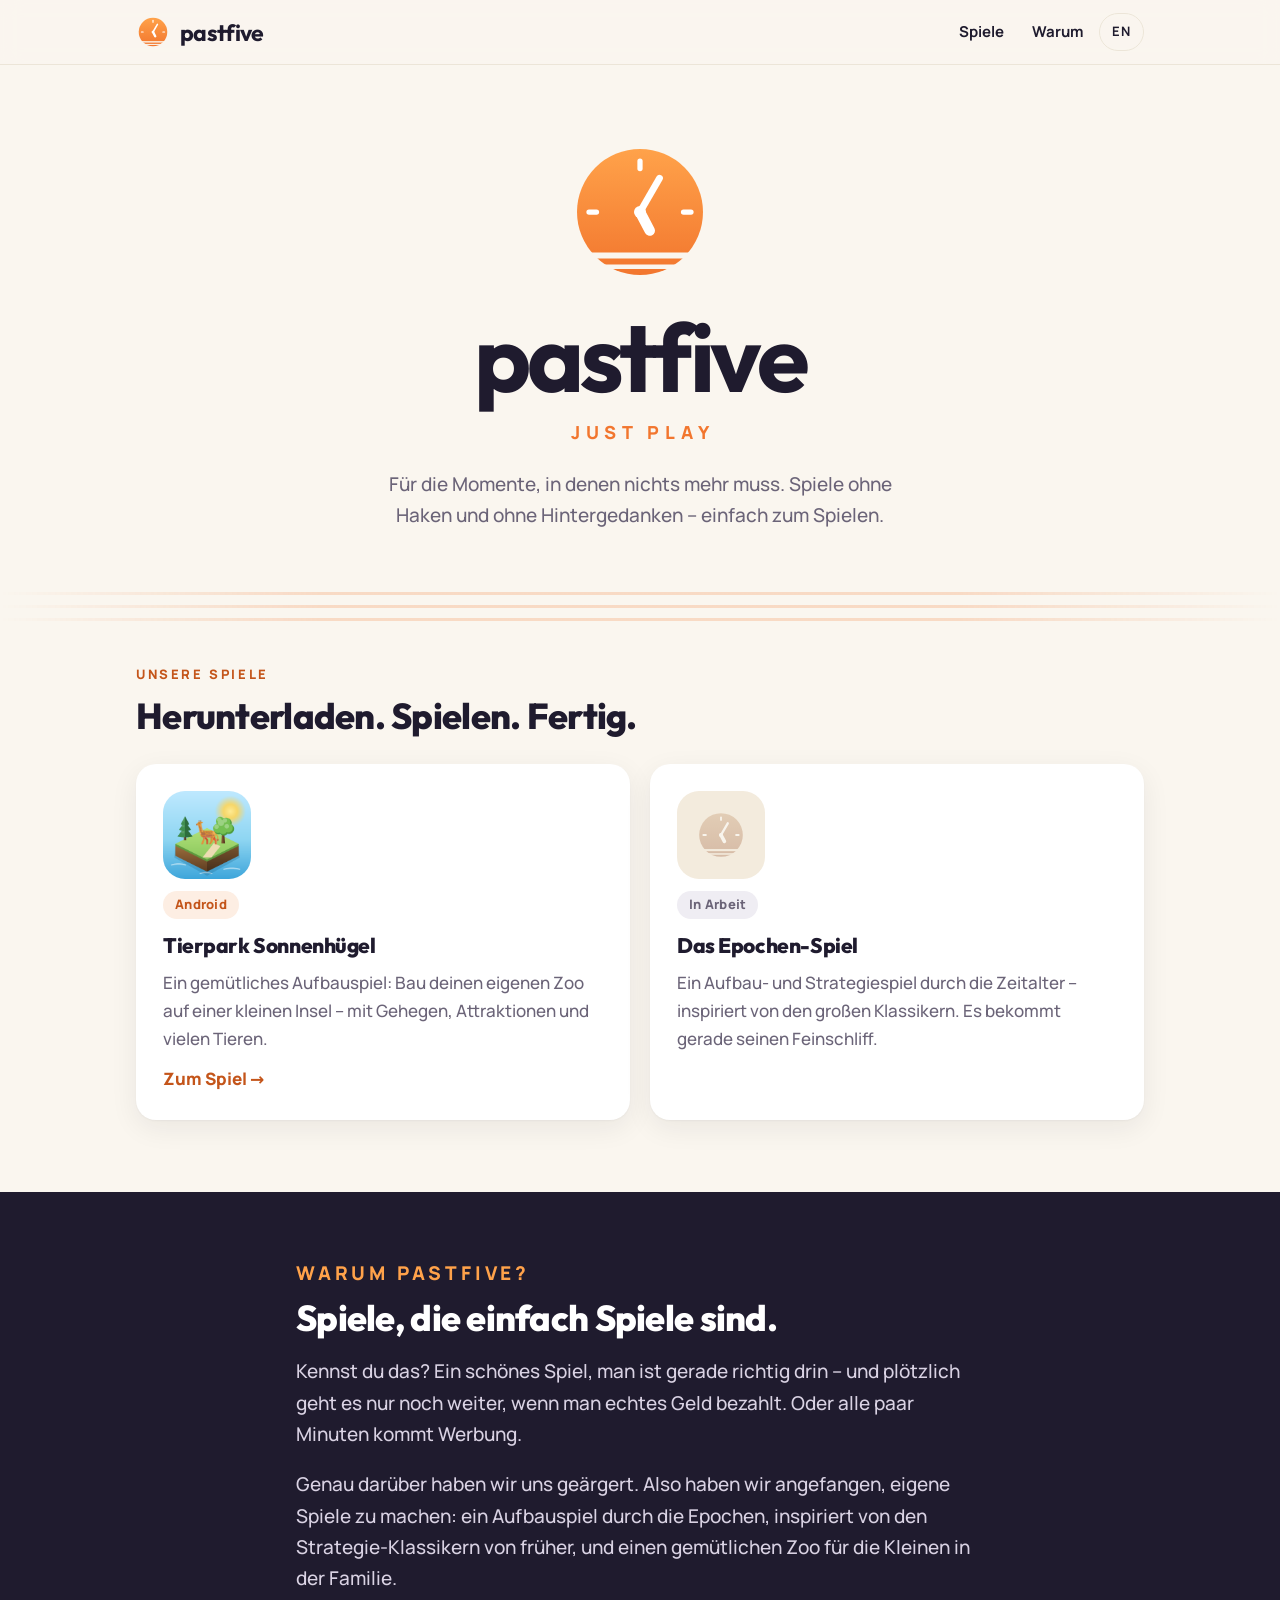
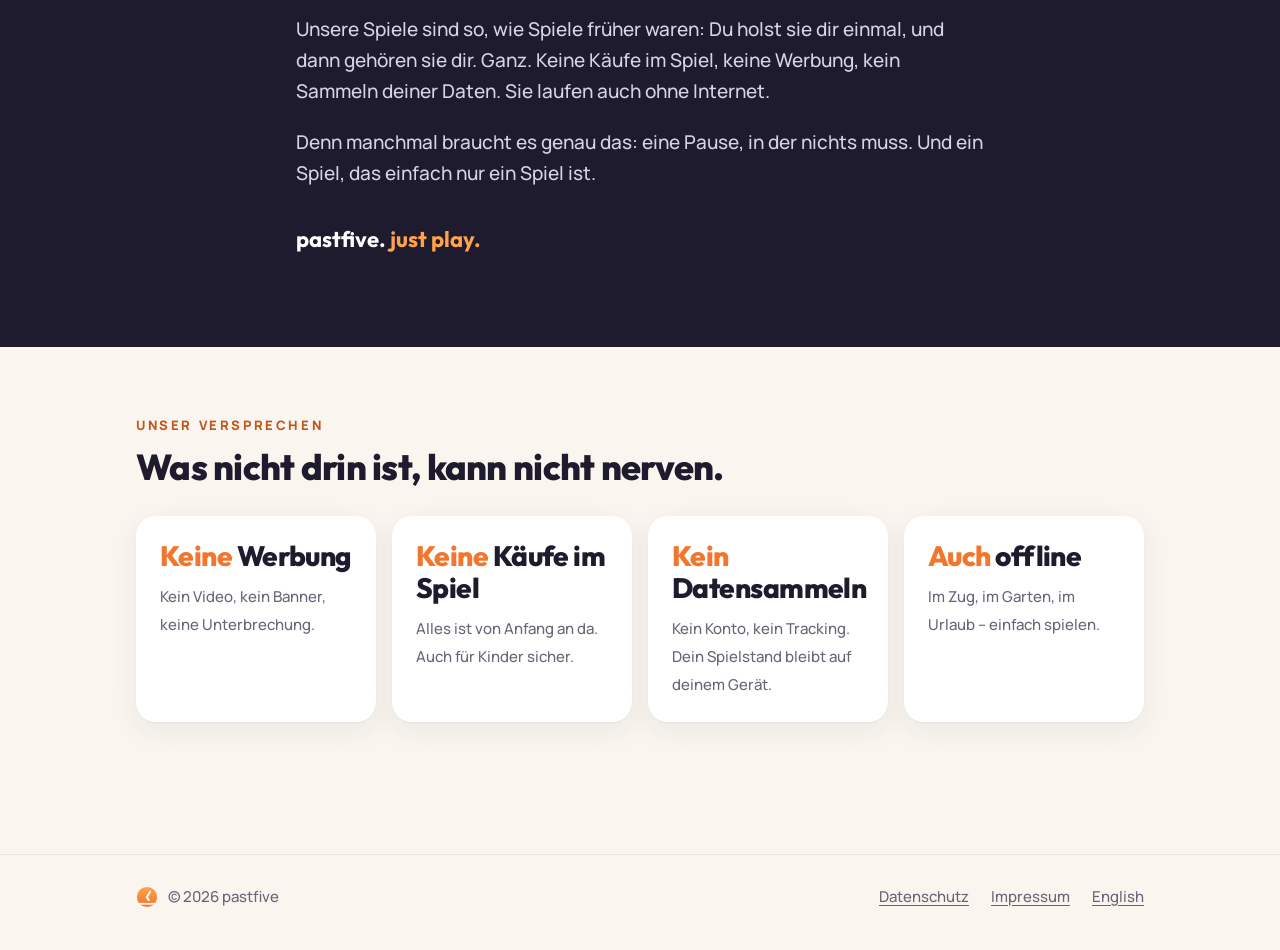
==== index.html @ a6dd0211 "Startseite: neuer Text unter dem Logo, Schluss von 'Warum', Versprechen in Worten Co-Authored-By: Cl" ====
<!doctype html>
<html lang="de">
<head>
<meta charset="utf-8">
<meta name="viewport" content="width=device-width,initial-scale=1">
<title>pastfive – just play</title>
<meta name="description" content="Spiele, die einfach Spiele sind: keine Werbung, keine Käufe im Spiel, keine Datensammlung. Herunterladen und spielen.">
<link rel="icon" href="assets/favicon.svg" type="image/svg+xml">
<link rel="alternate" hreflang="en" href="en/">
<link rel="stylesheet" href="assets/style.css">
</head>
<body>
<header class="top"><div class="wrap">
  <a class="brand" href="./"><img src="assets/logo.svg" alt="">pastfive</a>
  <nav>
    <a href="#spiele">Spiele</a>
    <a href="#warum">Warum</a>
    <a class="lang" href="en/" hreflang="en" lang="en">EN</a>
  </nav>
</div></header>

<section class="hero">
  <div class="wrap">
    <img class="logo" src="assets/logo.svg" alt="pastfive-Logo: eine untergehende Sonne als Uhr auf fünf nach fünf">
    <h1 class="wordmark">pastfive</h1>
    <p class="slogan">just play</p>
    <p class="sub">Für die Momente, in denen nichts mehr muss. Spiele ohne Haken und ohne Hintergedanken – einfach zum Spielen.</p>
  </div>
</section>

<main>
  <section class="section" id="spiele" style="padding-top:40px">
    <div class="wrap">
      <p class="eyebrow">Unsere Spiele</p>
      <h2 style="margin-top:0">Herunterladen. Spielen. Fertig.</h2>
      <div class="cards">
        <a class="card" href="tierpark/">
          <img class="icon" src="assets/tierpark/icon.png" alt="">
          <span class="chip">Android</span>
          <h3>Tierpark Sonnenhügel</h3>
          <p>Ein gemütliches Aufbauspiel: Bau deinen eigenen Zoo auf einer kleinen Insel – mit Gehegen, Attraktionen und vielen Tieren.</p>
          <span class="more">Zum Spiel →</span>
        </a>
        <div class="card">
          <div class="soon"><img src="assets/logo.svg" alt=""></div>
          <span class="chip later">In Arbeit</span>
          <h3>Das Epochen-Spiel</h3>
          <p>Ein Aufbau- und Strategiespiel durch die Zeitalter – inspiriert von den großen Klassikern. Es bekommt gerade seinen Feinschliff.</p>
        </div>
      </div>
    </div>
  </section>

  <section class="section why" id="warum">
    <div class="wrap narrow">
      <p class="eyebrow">Warum pastfive?</p>
      <h2>Spiele, die einfach Spiele sind.</h2>
      <p>Kennst du das? Ein schönes Spiel, man ist gerade richtig drin – und plötzlich geht es nur noch weiter, wenn man echtes Geld bezahlt. Oder alle paar Minuten kommt Werbung.</p>
      <p>Genau darüber haben wir uns geärgert. Also haben wir angefangen, eigene Spiele zu machen: ein Aufbauspiel durch die Epochen, inspiriert von den Strategie-Klassikern von früher, und einen gemütlichen Zoo für die Kleinen in der Familie.</p>
      <p>Unsere Spiele sind so, wie Spiele früher waren: Du holst sie dir einmal, und dann gehören sie dir. Ganz. Keine Käufe im Spiel, keine Werbung, kein Sammeln deiner Daten. Sie laufen auch ohne Internet.</p>
      <p>Denn manchmal braucht es genau das: eine Pause, in der nichts muss. Und ein Spiel, das einfach nur ein Spiel ist.</p>
      <p class="sign">pastfive. <span>just play.</span></p>
    </div>
  </section>

  <section class="section">
    <div class="wrap">
      <p class="eyebrow">Unser Versprechen</p>
      <h2 style="margin-top:0">Was nicht drin ist, kann nicht nerven.</h2>
      <div class="promise">
        <div><h3><em>Keine</em> Werbung</h3><span class="t">Kein Video, kein Banner, keine Unterbrechung.</span></div>
        <div><h3><em>Keine</em> Käufe im Spiel</h3><span class="t">Alles ist von Anfang an da. Auch für Kinder sicher.</span></div>
        <div><h3><em>Kein</em> Datensammeln</h3><span class="t">Kein Konto, kein Tracking. Dein Spielstand bleibt auf deinem Gerät.</span></div>
        <div><h3><em>Auch</em> offline</h3><span class="t">Im Zug, im Garten, im Urlaub – einfach spielen.</span></div>
      </div>
    </div>
  </section>
</main>

<footer><div class="wrap">
  <span class="grow"><img src="assets/favicon.svg" alt="">© 2026 pastfive</span>
  <a href="datenschutz/">Datenschutz</a>
  <a href="impressum/">Impressum</a>
  <a href="en/" hreflang="en" lang="en">English</a>
</div></footer>
</body>
</html>
---- assets/style.css ----
/* ============================================================
   pastfive – gemeinsames Aussehen aller Seiten
   Farben ändern: einfach die Werte unter :root anpassen.
   ============================================================ */

/* Schriften liegen direkt auf der Website (kein Google-Server → datenschutzfreundlich)
   Outfit = Überschriften und Schriftzug, Manrope = Fließtext. Beide frei (SIL Open Font License). */
@font-face{font-family:Outfit;font-weight:700;font-display:swap;src:url(fonts/outfit-latin-700-normal.woff2) format('woff2')}
@font-face{font-family:Outfit;font-weight:800;font-display:swap;src:url(fonts/outfit-latin-800-normal.woff2) format('woff2')}
@font-face{font-family:Manrope;font-weight:500;font-display:swap;src:url(fonts/manrope-latin-500-normal.woff2) format('woff2')}
@font-face{font-family:Manrope;font-weight:600;font-display:swap;src:url(fonts/manrope-latin-600-normal.woff2) format('woff2')}
@font-face{font-family:Manrope;font-weight:700;font-display:swap;src:url(fonts/manrope-latin-700-normal.woff2) format('woff2')}
@font-face{font-family:Manrope;font-weight:800;font-display:swap;src:url(fonts/manrope-latin-800-normal.woff2) format('woff2')}

:root{
  --bg:#faf6ef;          /* Hintergrund: warmes Weiß */
  --surface:#ffffff;     /* Karten */
  --ink:#1f1b2e;         /* Text, dunkle Flächen */
  --mut:#6b6478;         /* leiser Text */
  --line:#ece5d8;        /* feine Linien */
  --accent:#f2762e;      /* Abendsonne */
  --accent-2:#ffa24a;    /* helles Sonnenorange */
  --accent-ink:#c4551a;  /* Orange für Text/Links (besser lesbar) */
  --radius:20px;
  --shadow:0 1px 2px rgba(31,27,46,.04),0 8px 28px rgba(31,27,46,.07);
  --head:Outfit,"Avenir Next","Segoe UI",system-ui,sans-serif;
  color-scheme:light;
}

*{box-sizing:border-box}
html{-webkit-text-size-adjust:100%}
body{margin:0;background:var(--bg);color:var(--ink);font:500 17px/1.65 Manrope,system-ui,-apple-system,"Segoe UI",Roboto,sans-serif}
img{max-width:100%;height:auto;display:block}
a{color:var(--accent-ink);text-underline-offset:3px}
a:hover{color:var(--accent)}
h1,h2,h3{font-family:var(--head);font-weight:800;line-height:1.15;letter-spacing:-.02em;margin:0 0 .5em}
h1{font-size:clamp(32px,6vw,52px)}
h2{font-size:clamp(26px,4.4vw,36px);margin-top:1.4em}
h3{font-size:21px}
p{margin:0 0 1em}
b,strong{font-weight:800}

.wrap{max-width:1040px;margin:0 auto;padding:0 16px}
.narrow{max-width:720px}
.eyebrow{font:800 13px/1 Manrope,sans-serif;letter-spacing:.2em;text-transform:uppercase;color:var(--accent-ink);margin:0 0 14px}
.section{padding:72px 0}

/* ---------- Kopfzeile ---------- */
.top{position:sticky;top:0;z-index:10;background:rgba(250,246,239,.9);backdrop-filter:blur(10px);-webkit-backdrop-filter:blur(10px);border-bottom:1px solid var(--line)}
.top .wrap{display:flex;align-items:center;gap:12px;min-height:64px}
.brand{display:flex;align-items:center;gap:10px;text-decoration:none;color:var(--ink);font:700 23px/1 var(--head);letter-spacing:-.03em}
.brand img{width:34px;height:34px}
.brand:hover{color:var(--ink)}
.top nav{margin-left:auto;display:flex;align-items:center;gap:4px}
.top nav a{text-decoration:none;color:var(--ink);padding:7px 12px;border-radius:999px;font-weight:700;font-size:15px}
.top nav a:hover,.top nav a[aria-current]{background:#f3ebdd;color:var(--ink)}
.top nav .lang{border:1.5px solid var(--line);font-size:13px;letter-spacing:.06em}

/* ---------- Startseiten-Kopf ---------- */
.hero{text-align:center;padding:72px 0 96px;position:relative;overflow:hidden}
.hero .logo{width:min(150px,38vw);margin:0 auto 22px}
.hero .wordmark{font:700 clamp(56px,13vw,96px)/1 var(--head);letter-spacing:-.045em;margin:0}
.hero .slogan{font:800 clamp(14px,3vw,18px)/1 Manrope,sans-serif;letter-spacing:.32em;text-transform:uppercase;color:var(--accent);margin:18px 0 28px;padding-left:.32em}
.hero .sub{max-width:560px;margin:0 auto;color:var(--mut);font-size:clamp(17px,2.4vw,19px)}
/* Horizontlinien wie im Logo */
.hero::after{content:"";position:absolute;left:0;right:0;bottom:0;height:46px;
  background:repeating-linear-gradient(180deg,transparent 0 10px,rgba(242,118,46,.22) 10px 13px);
  -webkit-mask:linear-gradient(90deg,transparent,#000 25%,#000 75%,transparent);mask:linear-gradient(90deg,transparent,#000 25%,#000 75%,transparent)}

/* ---------- Spiele-Karten ---------- */
.cards{display:grid;grid-template-columns:repeat(auto-fit,minmax(280px,1fr));gap:20px;margin-top:28px}
.card{background:var(--surface);border-radius:var(--radius);box-shadow:var(--shadow);padding:26px;display:flex;flex-direction:column;gap:12px;text-decoration:none;color:var(--ink);border:1.5px solid transparent;transition:transform .2s,border-color .2s}
a.card:hover{transform:translateY(-3px);border-color:var(--accent-2);color:var(--ink)}
.card .icon{width:88px;height:88px;border-radius:22px}
.card .soon{width:88px;height:88px;border-radius:22px;background:#f3ebdd;display:grid;place-items:center}
.card .soon img{width:52px;opacity:.45;filter:grayscale(.6)}
.card h3{margin:2px 0 0}
.card p{margin:0;color:var(--mut)}
.card .more{margin-top:auto;font-weight:800;color:var(--accent-ink)}
.chip{display:inline-block;align-self:flex-start;border-radius:999px;padding:3px 12px;font-size:13px;font-weight:800;letter-spacing:.02em;background:#fdeee3;color:var(--accent-ink)}
.chip.later{background:#efedf3;color:var(--mut)}

/* ---------- "Warum pastfive?" ---------- */
.why{background:var(--ink);color:#efe9f5}
.why h2{color:#fff;margin-top:0}
.why .eyebrow{color:var(--accent-2)}
.why p{font-size:clamp(17px,2.2vw,19px);color:#d9d2e3}
.why .sign{font:700 22px/1.3 var(--head);color:#fff;margin-top:1.6em}
.why .sign span{color:var(--accent-2)}

/* ---------- Versprechen ---------- */
.promise{display:grid;grid-template-columns:repeat(auto-fit,minmax(210px,1fr));gap:16px;margin-top:28px}
.promise div{background:var(--surface);border-radius:var(--radius);padding:24px;box-shadow:var(--shadow)}
.promise h3{font-size:clamp(24px,3vw,28px);margin:0 0 10px}
.promise h3 em{font-style:normal;color:var(--accent)}
.promise span.t{color:var(--mut);font-size:15px}

/* ---------- Spielseite ---------- */
.game-head{display:flex;gap:22px;align-items:center;padding:48px 0 18px;flex-wrap:wrap}
.game-head img{width:112px;height:112px;border-radius:26px;box-shadow:var(--shadow)}
.game-head h1{margin:0}
.game-head p{margin:.25em 0 0;color:var(--mut);font-size:19px}
.lead{font-size:clamp(18px,2.4vw,20px)}

.story{border-left:3px solid var(--accent);padding:4px 0 4px 20px;margin:28px 0;color:var(--ink);font-size:18px}
.story p{margin:0 0 .5em}
.story cite{font-style:normal;color:var(--mut);font-size:15px}

/* Ehrlich-Etikett */
.label{background:var(--surface);border:2px solid var(--ink);border-radius:14px;padding:18px 22px;max-width:520px;margin:30px 0}
.label h3{font-size:18px;margin:0 0 2px;display:flex;justify-content:space-between;align-items:baseline;gap:10px}
.label h3 small{font:700 12px Manrope,sans-serif;letter-spacing:.14em;text-transform:uppercase;color:var(--mut)}
.label dl{margin:10px 0 0;border-top:6px solid var(--ink)}
.label dl div{display:flex;justify-content:space-between;gap:16px;padding:8px 0;border-bottom:1px solid var(--line)}
.label dl div:last-child{border-bottom:0}
.label dt{font-weight:600}
.label dd{margin:0;font-weight:800;text-align:right}
.label dd small{display:block;font-weight:500;color:var(--mut);font-size:13px}

.features{list-style:none;padding:0;display:grid;grid-template-columns:repeat(auto-fit,minmax(260px,1fr));gap:12px;margin:24px 0 0}
.features li{background:var(--surface);border-radius:16px;padding:14px 18px;box-shadow:var(--shadow);color:var(--mut)}
.features li b{color:var(--ink);display:block}

.shots{display:flex;gap:16px;overflow-x:auto;scroll-snap-type:x mandatory;padding:8px 2px 18px;margin:26px -2px 0}
.shots figure{margin:0;flex:0 0 min(220px,60vw);scroll-snap-align:start}
.shots img,.shots .ph{width:100%;aspect-ratio:9/19.5;object-fit:cover;border-radius:22px;box-shadow:var(--shadow);border:5px solid var(--ink)}
.shots .ph{background:linear-gradient(180deg,#f3ebdd,#e9e1d2);display:grid;place-items:center;text-align:center;color:var(--mut);font-size:14px;padding:10px}
.shots figcaption{text-align:center;font-size:14px;color:var(--mut);margin-top:8px}

.download{background:var(--surface);border-radius:var(--radius);padding:30px;margin:44px 0;box-shadow:var(--shadow);border-top:5px solid var(--accent)}
.download h2{margin-top:0}
.btn{display:inline-flex;align-items:center;gap:10px;background:var(--accent);color:#fff;text-decoration:none;font:800 18px/1 Manrope,sans-serif;padding:16px 28px;border-radius:999px;transition:background .15s,transform .15s}
.btn:hover{background:#e0661f;color:#fff;transform:translateY(-1px)}
.btn.off{background:#bdb6c6;pointer-events:none}
.ver{color:var(--mut);font-size:15px;margin-top:16px}
.ver ul{margin:.3em 0 0;padding-left:1.2em}

.steps{counter-reset:s;list-style:none;padding:0;margin:20px 0}
.steps li{counter-increment:s;position:relative;padding:4px 0 16px 54px}
.steps li::before{content:counter(s);position:absolute;left:0;top:0;width:36px;height:36px;border-radius:50%;background:var(--ink);color:#fff;font:800 16px/36px var(--head);text-align:center}
.note{background:#fdf1e6;border-radius:14px;padding:14px 18px;font-size:16px}

/* ---------- Textseiten (Datenschutz, Impressum) ---------- */
.text{padding-top:44px;padding-bottom:30px}
.text h2{font-size:24px}
.text h3{font-size:18px;margin-top:1.4em}
.text .todo{background:#ffe3df;border:1.5px dashed #d9412b;border-radius:6px;padding:0 6px}

/* ---------- Fußzeile ---------- */
footer{border-top:1px solid var(--line);margin-top:60px;padding:30px 0 40px;color:var(--mut);font-size:15px}
footer .wrap{display:flex;flex-wrap:wrap;gap:10px 22px;align-items:center}
footer a{color:var(--mut)}
footer .grow{flex:1;display:flex;align-items:center;gap:10px}
footer .grow img{width:22px;height:22px}
.why + footer,.section:last-child + footer{margin-top:0}

@media (max-width:560px){
  .section{padding:56px 0}
  .top nav a{padding:6px 9px;font-size:14px}
  .game-head img{width:88px;height:88px}
  footer .grow{flex-basis:100%}
}
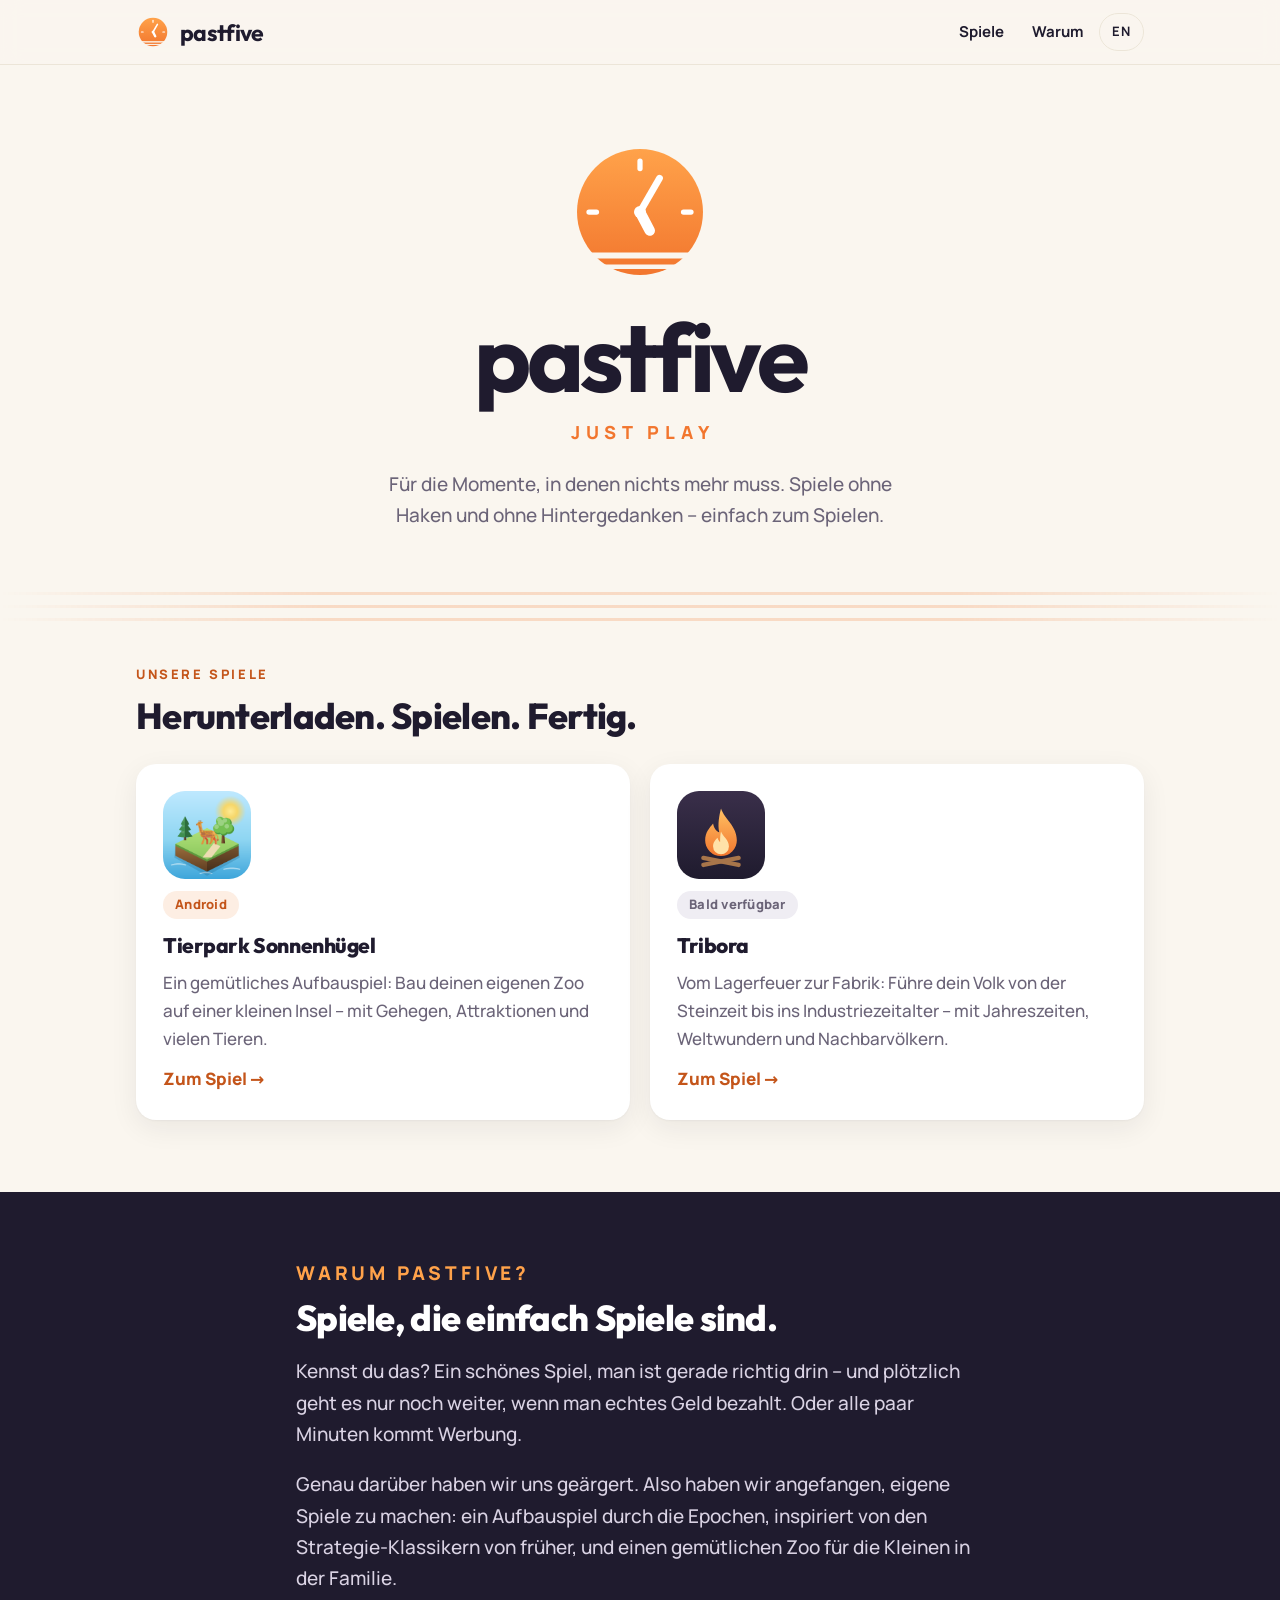
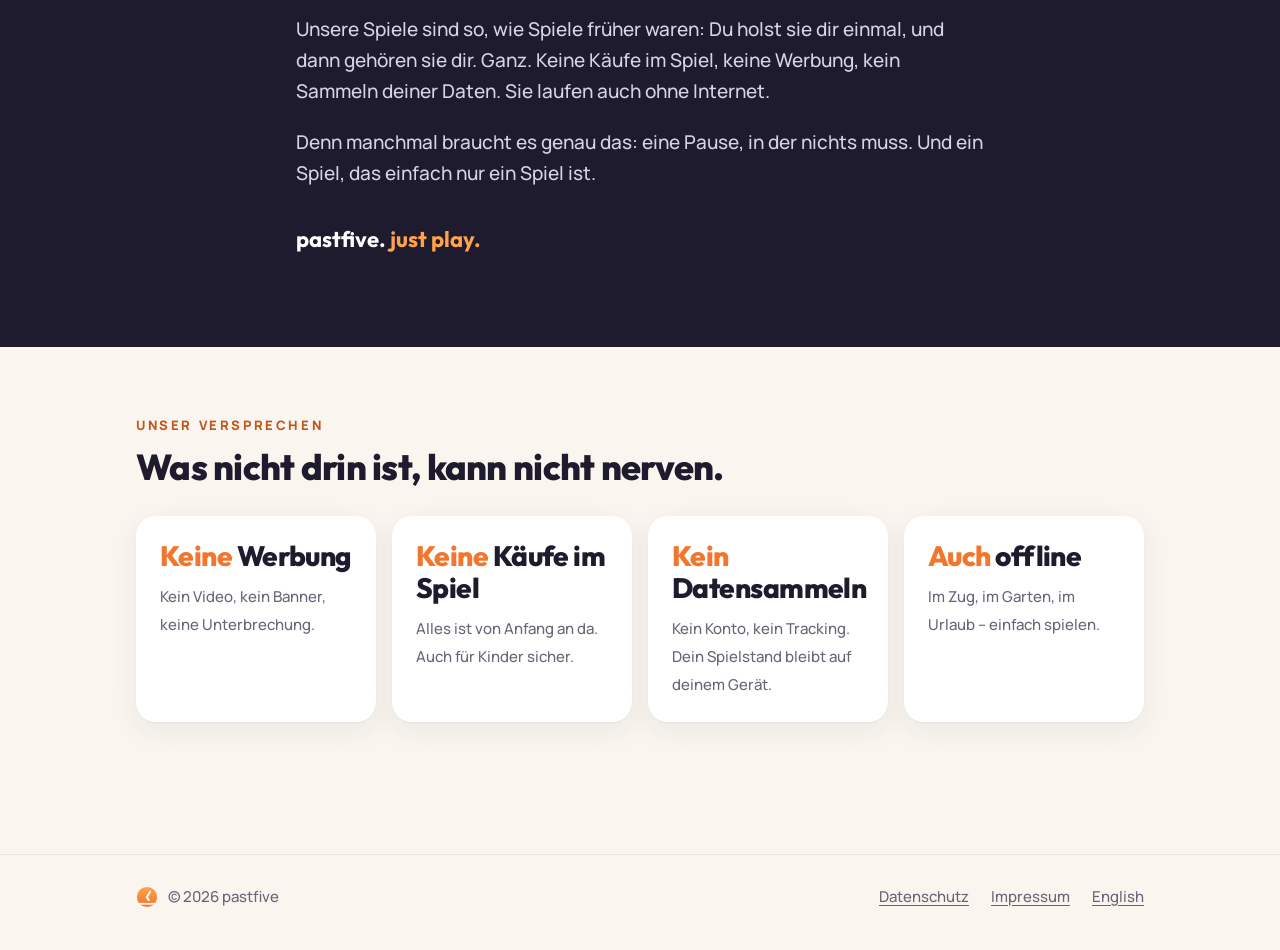
==== commit 2808f25f: "Automatik für neue Tierpark-Versionen (stündlich, mit Signaturprüfung) und Tribora-Seite Co-Authored" ====
--- a/index.html
+++ b/index.html
@@ -41,12 +41,13 @@
           <p>Ein gemütliches Aufbauspiel: Bau deinen eigenen Zoo auf einer kleinen Insel – mit Gehegen, Attraktionen und vielen Tieren.</p>
           <span class="more">Zum Spiel →</span>
         </a>
-        <div class="card">
-          <div class="soon"><img src="assets/logo.svg" alt=""></div>
-          <span class="chip later">In Arbeit</span>
-          <h3>Das Epochen-Spiel</h3>
-          <p>Ein Aufbau- und Strategiespiel durch die Zeitalter – inspiriert von den großen Klassikern. Es bekommt gerade seinen Feinschliff.</p>
-        </div>
+        <a class="card" href="tribora/">
+          <img class="icon" src="assets/tribora/icon-platzhalter.svg" alt="">
+          <span class="chip later">Bald verfügbar</span>
+          <h3>Tribora</h3>
+          <p>Vom Lagerfeuer zur Fabrik: Führe dein Volk von der Steinzeit bis ins Industriezeitalter – mit Jahreszeiten, Weltwundern und Nachbarvölkern.</p>
+          <span class="more">Zum Spiel →</span>
+        </a>
       </div>
     </div>
   </section>
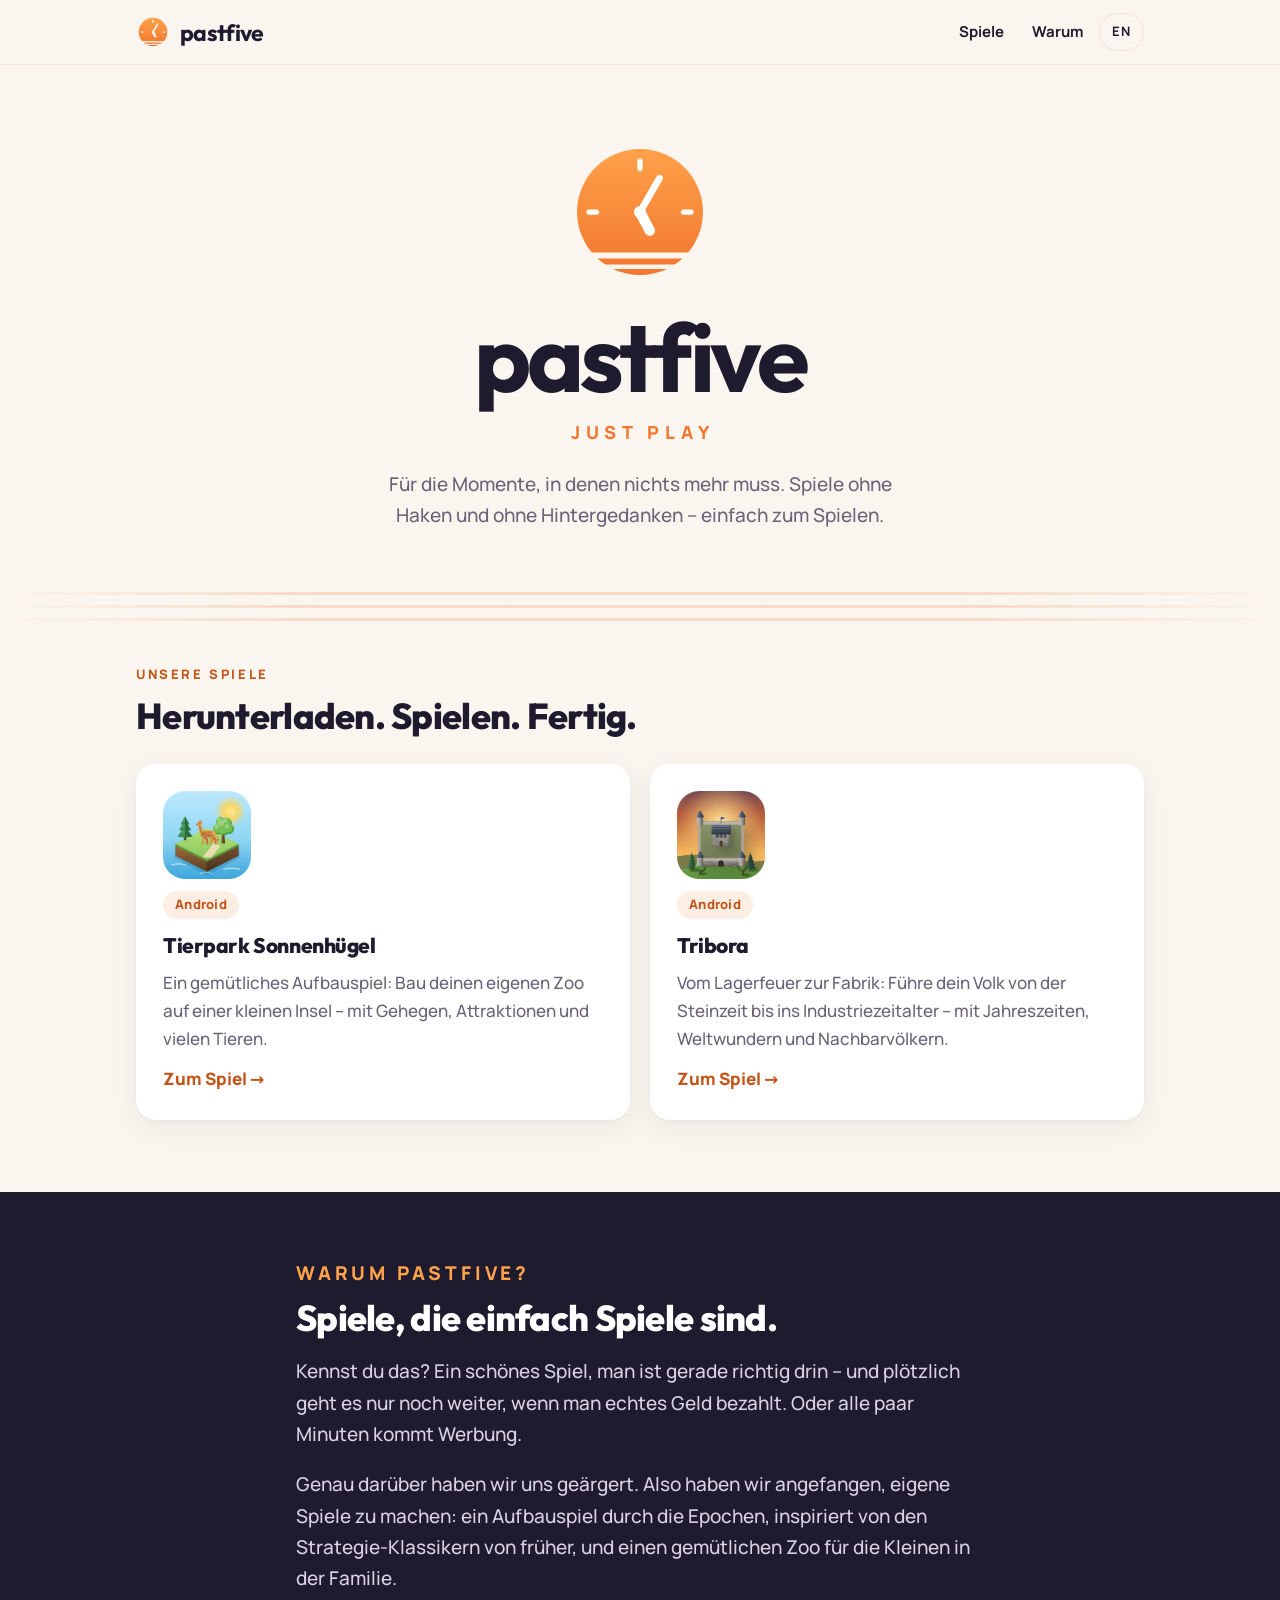
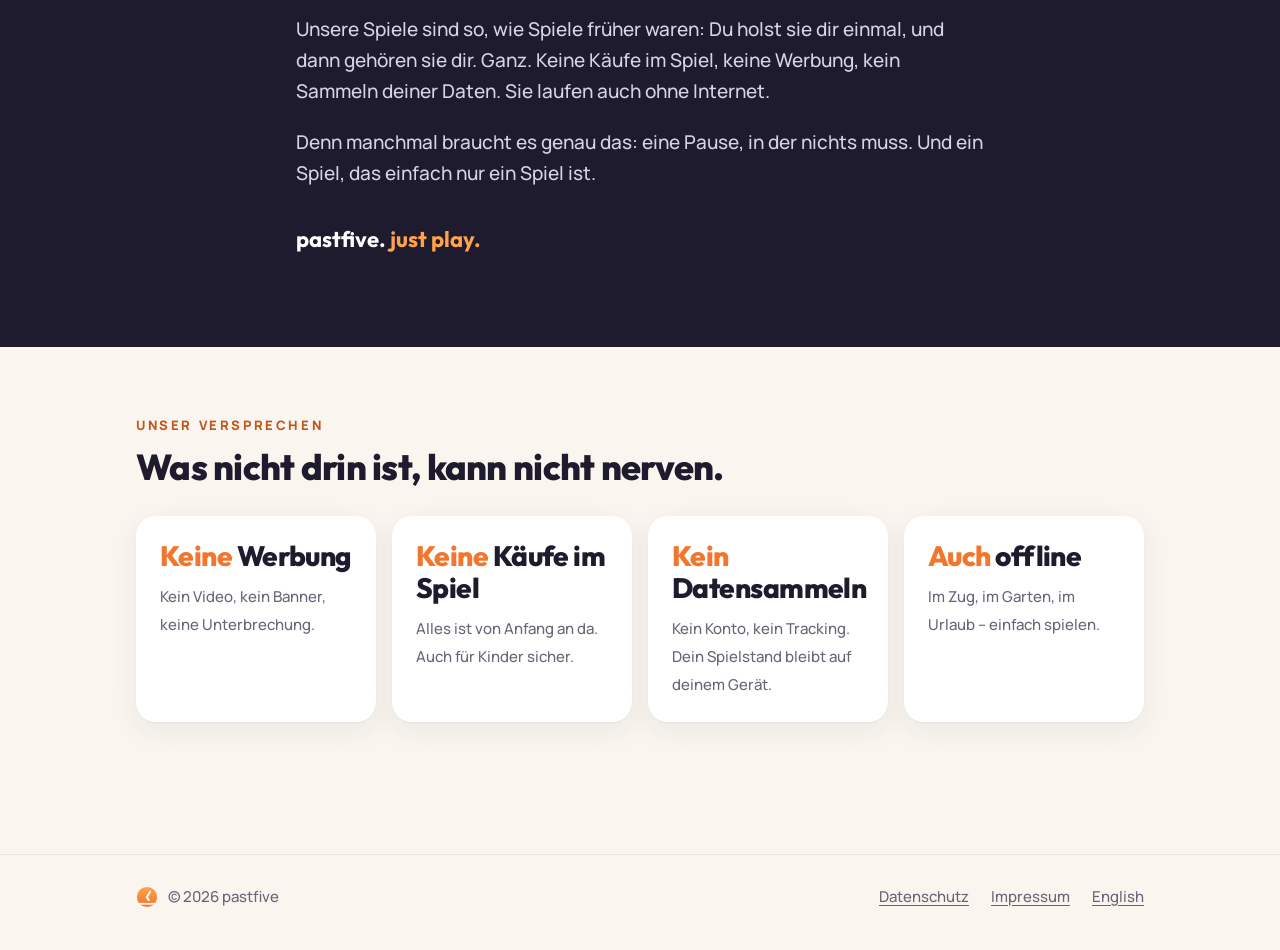
==== commit 612ca4da: "Tribora: Download über die Website-Automatik, echtes App-Symbol, vollständiges Etikett; Datenschutz " ====
--- a/index.html
+++ b/index.html
@@ -42,8 +42,8 @@
           <span class="more">Zum Spiel →</span>
         </a>
         <a class="card" href="tribora/">
-          <img class="icon" src="assets/tribora/icon-platzhalter.svg" alt="">
-          <span class="chip later">Bald verfügbar</span>
+          <img class="icon" src="assets/tribora/icon.png" alt="">
+          <span class="chip">Android</span>
           <h3>Tribora</h3>
           <p>Vom Lagerfeuer zur Fabrik: Führe dein Volk von der Steinzeit bis ins Industriezeitalter – mit Jahreszeiten, Weltwundern und Nachbarvölkern.</p>
           <span class="more">Zum Spiel →</span>
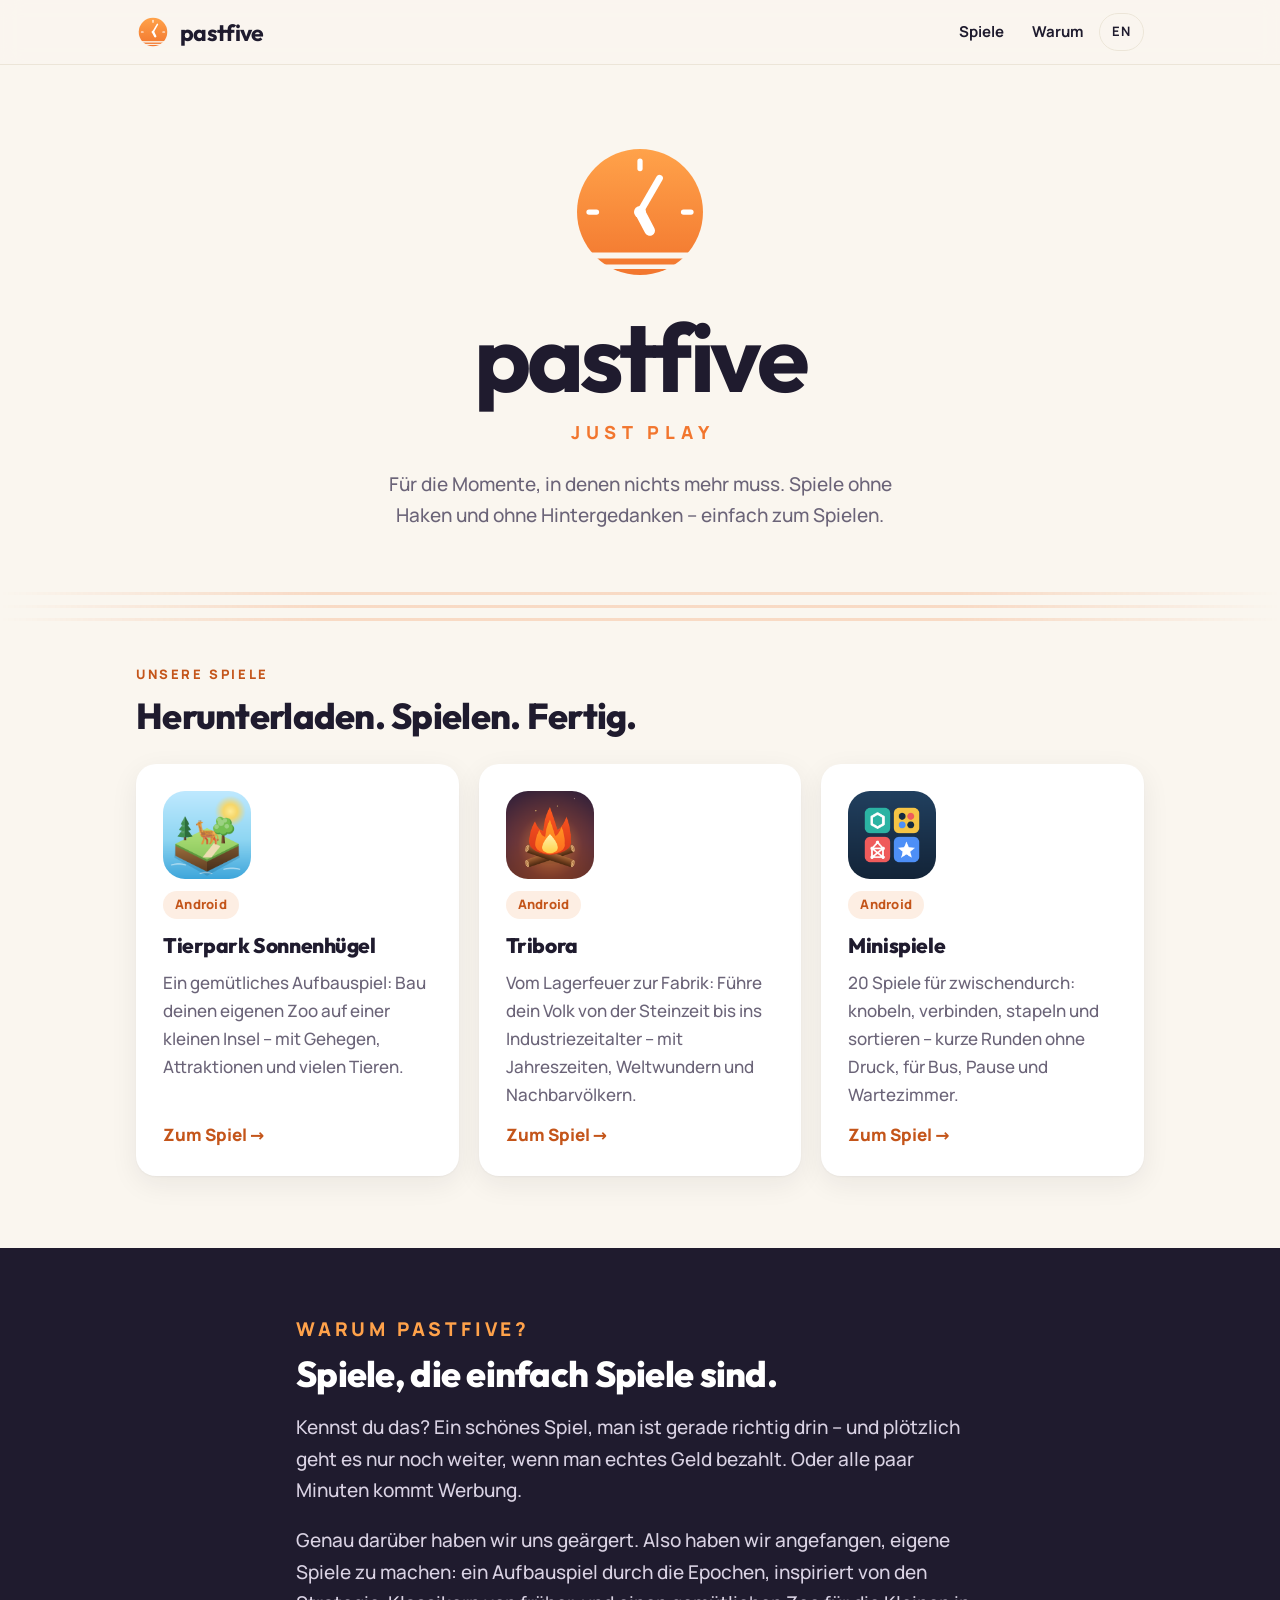
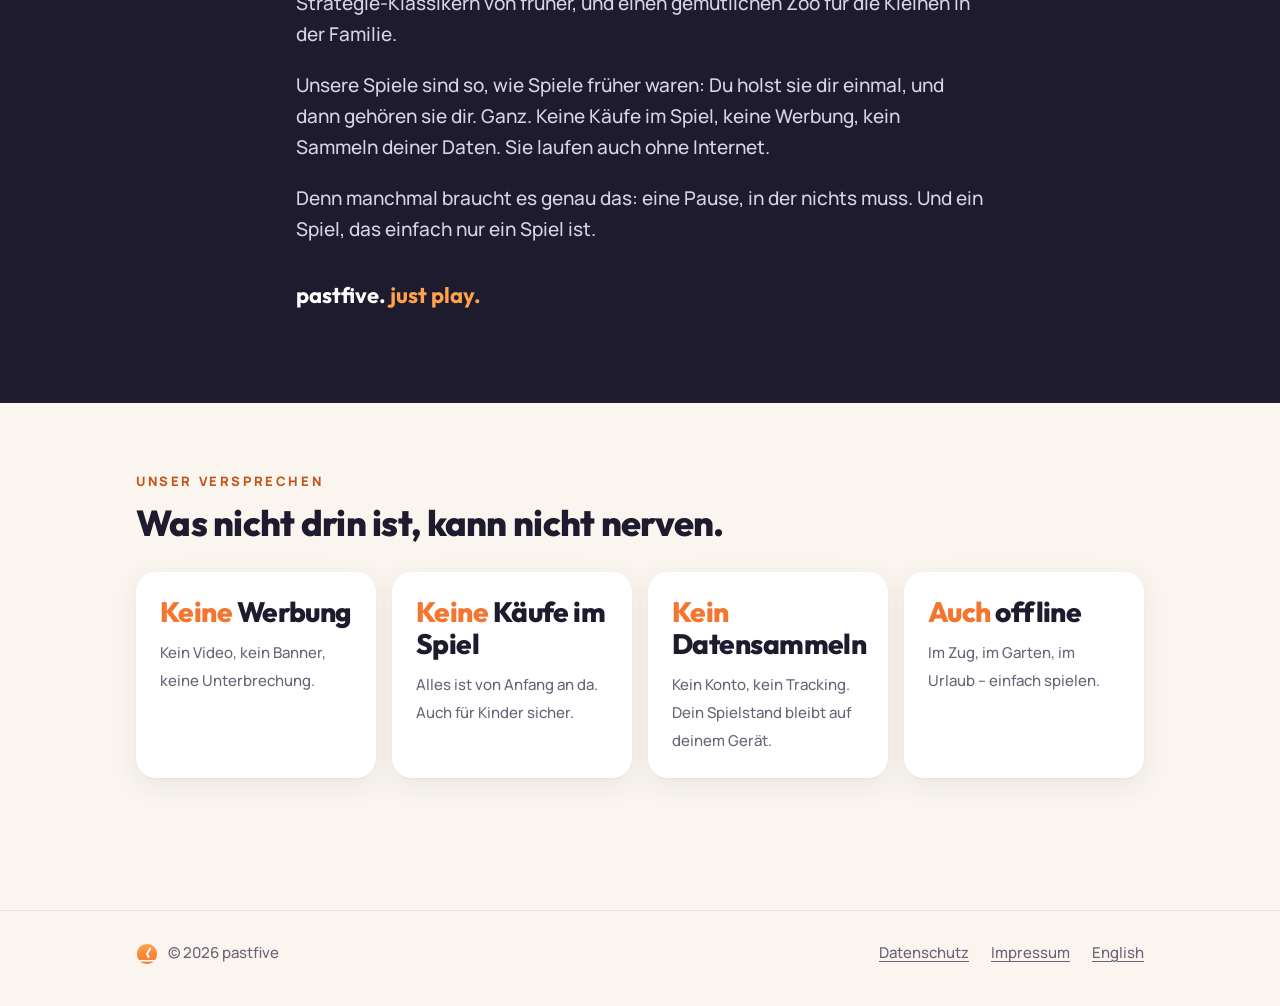
==== commit 562a734a: "Minispiele: Spielseiten DE/EN, Karte auf der Startseite, Datenschutz Co-Authored-By: Claude Opus 5.5" ====
--- a/index.html
+++ b/index.html
@@ -48,6 +48,13 @@
           <p>Vom Lagerfeuer zur Fabrik: Führe dein Volk von der Steinzeit bis ins Industriezeitalter – mit Jahreszeiten, Weltwundern und Nachbarvölkern.</p>
           <span class="more">Zum Spiel →</span>
         </a>
+        <a class="card" href="minispiele/">
+          <img class="icon" src="assets/minispiele/icon.png" alt="">
+          <span class="chip">Android</span>
+          <h3>Minispiele</h3>
+          <p>20 Spiele für zwischendurch: knobeln, verbinden, stapeln und sortieren – kurze Runden ohne Druck, für Bus, Pause und Wartezimmer.</p>
+          <span class="more">Zum Spiel →</span>
+        </a>
       </div>
     </div>
   </section>
--- a/assets/style.css
+++ b/assets/style.css
@@ -125,12 +125,16 @@
 .shots figure{margin:0;flex:0 0 min(220px,60vw);scroll-snap-align:start}
 .shots img,.shots .ph{width:100%;aspect-ratio:9/19.5;object-fit:cover;border-radius:22px;box-shadow:var(--shadow);border:5px solid var(--ink)}
 .shots .ph{background:linear-gradient(180deg,#f3ebdd,#e9e1d2);display:grid;place-items:center;text-align:center;color:var(--mut);font-size:14px;padding:10px}
+.shots.wide figure{flex-basis:min(440px,84vw)}
+.shots.wide img{aspect-ratio:auto;border-width:4px;border-radius:16px}
 .shots figcaption{text-align:center;font-size:14px;color:var(--mut);margin-top:8px}
 
 .download{background:var(--surface);border-radius:var(--radius);padding:30px;margin:44px 0;box-shadow:var(--shadow);border-top:5px solid var(--accent)}
 .download h2{margin-top:0}
 .btn{display:inline-flex;align-items:center;gap:10px;background:var(--accent);color:#fff;text-decoration:none;font:800 18px/1 Manrope,sans-serif;padding:16px 28px;border-radius:999px;transition:background .15s,transform .15s}
 .btn:hover{background:#e0661f;color:#fff;transform:translateY(-1px)}
+.cta{display:flex;flex-wrap:wrap;align-items:center;gap:10px 16px;margin:22px 0 8px}
+.cta small{color:var(--mut);font-size:14px}
 .btn.off{background:#bdb6c6;pointer-events:none}
 .ver{color:var(--mut);font-size:15px;margin-top:16px}
 .ver ul{margin:.3em 0 0;padding-left:1.2em}
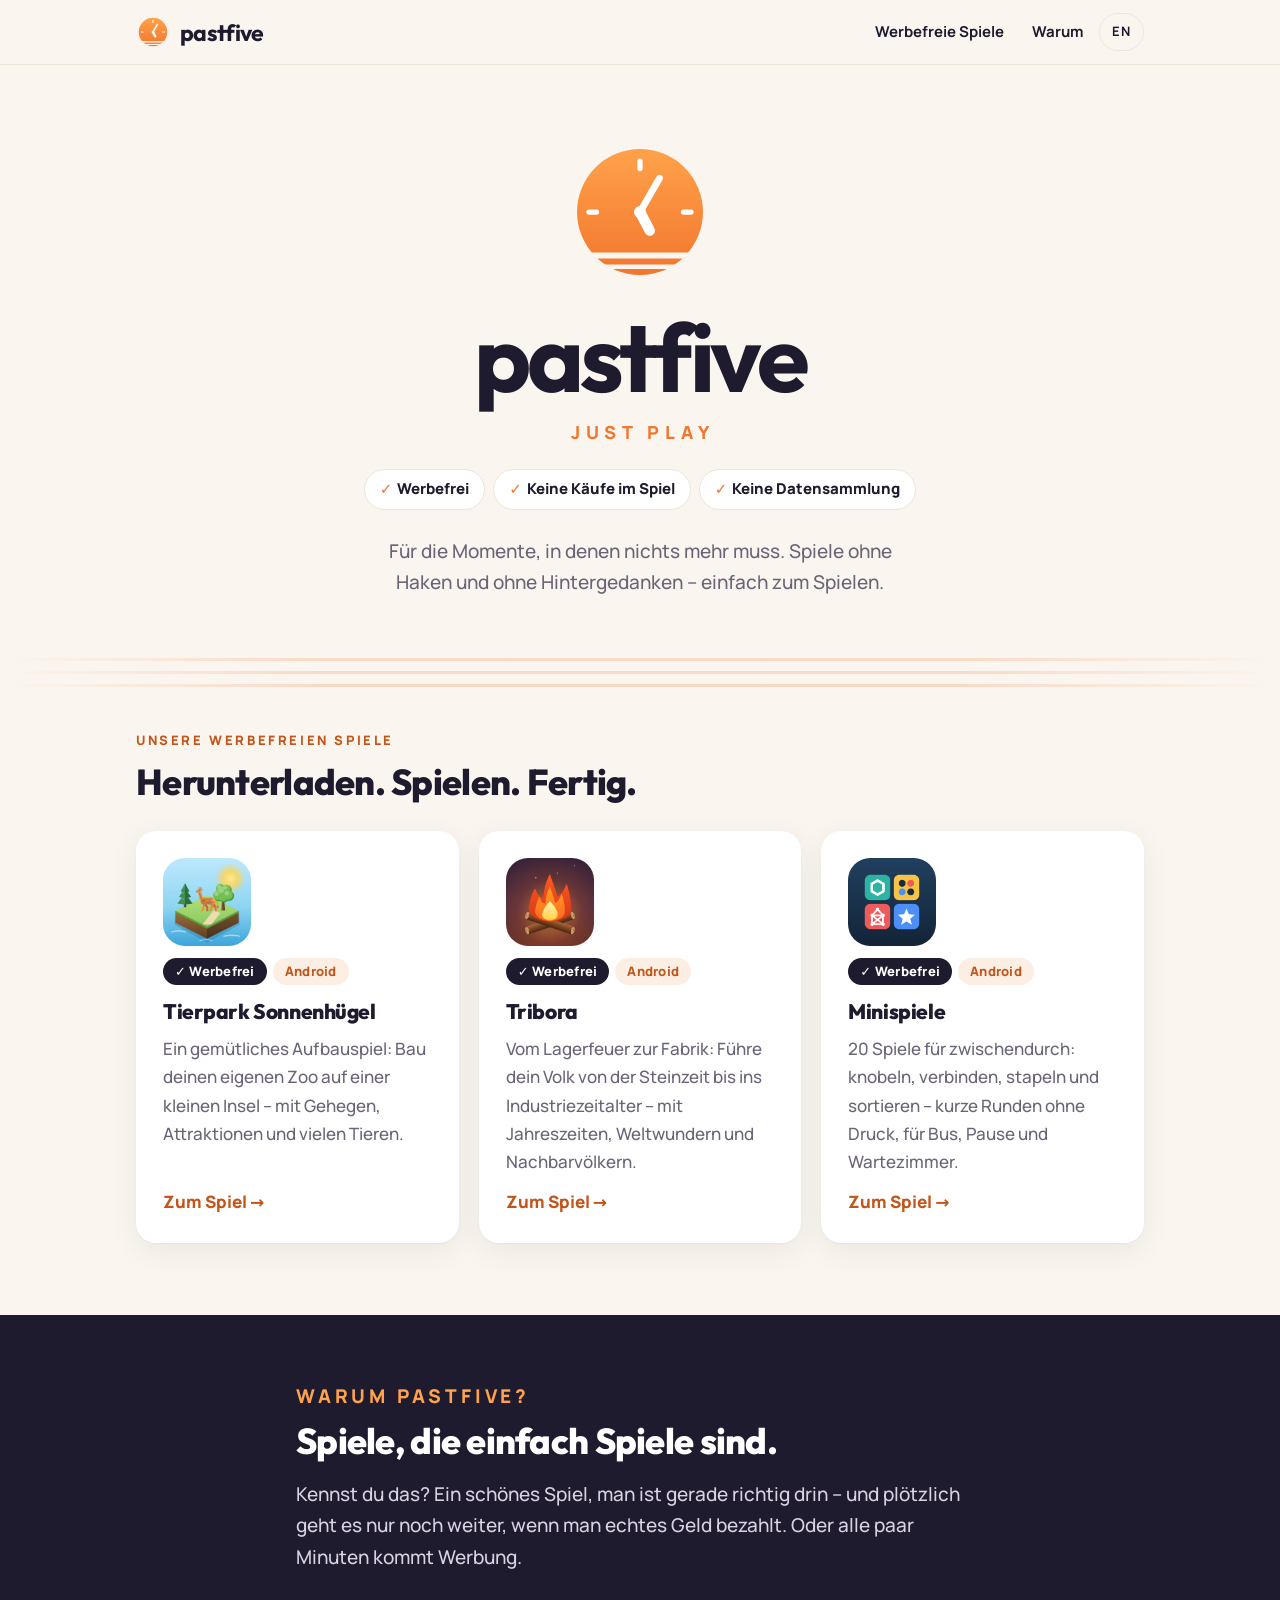
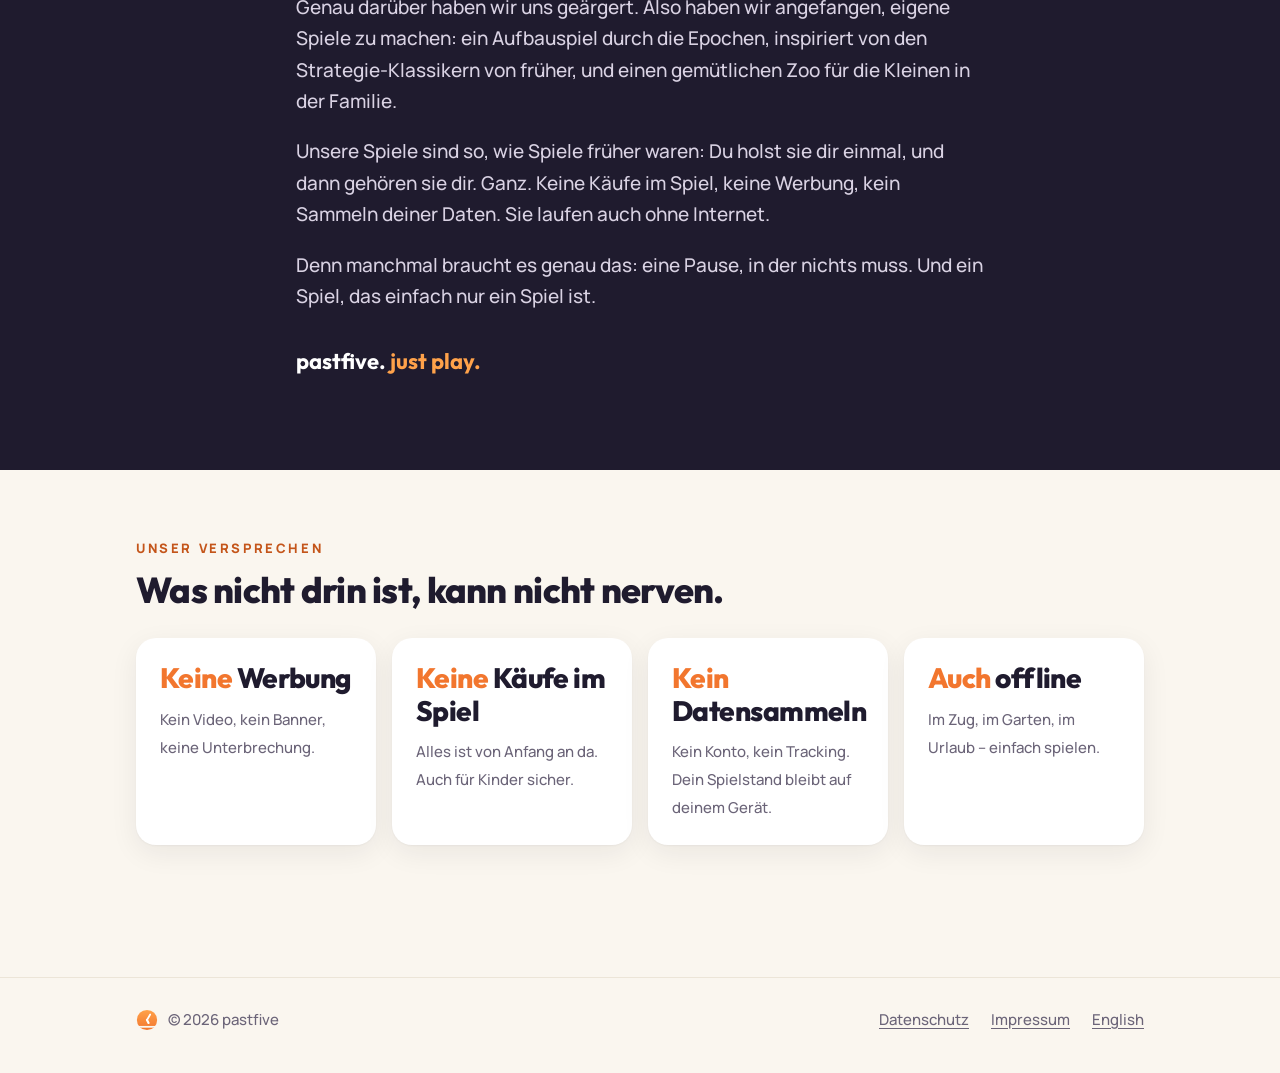
==== commit 1dd95de9: "Werbefrei deutlicher: Menü „Werbefreie Spiele“, Hinweise unter dem Logo und auf Spielseiten, Werbefr" ====
--- a/index.html
+++ b/index.html
@@ -3,7 +3,7 @@
 <head>
 <meta charset="utf-8">
 <meta name="viewport" content="width=device-width,initial-scale=1">
-<title>pastfive – just play</title>
+<title>pastfive – werbefreie Handyspiele · just play</title>
 <meta name="description" content="Spiele, die einfach Spiele sind: keine Werbung, keine Käufe im Spiel, keine Datensammlung. Herunterladen und spielen.">
 <link rel="icon" href="assets/favicon.svg" type="image/svg+xml">
 <link rel="alternate" hreflang="en" href="en/">
@@ -13,8 +13,8 @@
 <header class="top"><div class="wrap">
   <a class="brand" href="./"><img src="assets/logo.svg" alt="">pastfive</a>
   <nav>
-    <a href="#spiele">Spiele</a>
-    <a href="#warum">Warum</a>
+    <a href="#spiele">Werbefreie Spiele</a>
+    <a class="opt" href="#warum">Warum</a>
     <a class="lang" href="en/" hreflang="en" lang="en">EN</a>
   </nav>
 </div></header>
@@ -24,6 +24,7 @@
     <img class="logo" src="assets/logo.svg" alt="pastfive-Logo: eine untergehende Sonne als Uhr auf fünf nach fünf">
     <h1 class="wordmark">pastfive</h1>
     <p class="slogan">just play</p>
+    <ul class="frei" aria-label="Unser Versprechen"><li><b>✓</b> Werbefrei</li><li><b>✓</b> Keine Käufe im Spiel</li><li><b>✓</b> Keine Datensammlung</li></ul>
     <p class="sub">Für die Momente, in denen nichts mehr muss. Spiele ohne Haken und ohne Hintergedanken – einfach zum Spielen.</p>
   </div>
 </section>
@@ -31,26 +32,26 @@
 <main>
   <section class="section" id="spiele" style="padding-top:40px">
     <div class="wrap">
-      <p class="eyebrow">Unsere Spiele</p>
+      <p class="eyebrow">Unsere werbefreien Spiele</p>
       <h2 style="margin-top:0">Herunterladen. Spielen. Fertig.</h2>
       <div class="cards">
         <a class="card" href="tierpark/">
           <img class="icon" src="assets/tierpark/icon.png" alt="">
-          <span class="chip">Android</span>
+          <span class="chips"><span class="chip ok">✓ Werbefrei</span><span class="chip">Android</span></span>
           <h3>Tierpark Sonnenhügel</h3>
           <p>Ein gemütliches Aufbauspiel: Bau deinen eigenen Zoo auf einer kleinen Insel – mit Gehegen, Attraktionen und vielen Tieren.</p>
           <span class="more">Zum Spiel →</span>
         </a>
         <a class="card" href="tribora/">
           <img class="icon" src="assets/tribora/icon.png" alt="">
-          <span class="chip">Android</span>
+          <span class="chips"><span class="chip ok">✓ Werbefrei</span><span class="chip">Android</span></span>
           <h3>Tribora</h3>
           <p>Vom Lagerfeuer zur Fabrik: Führe dein Volk von der Steinzeit bis ins Industriezeitalter – mit Jahreszeiten, Weltwundern und Nachbarvölkern.</p>
           <span class="more">Zum Spiel →</span>
         </a>
         <a class="card" href="minispiele/">
           <img class="icon" src="assets/minispiele/icon.png" alt="">
-          <span class="chip">Android</span>
+          <span class="chips"><span class="chip ok">✓ Werbefrei</span><span class="chip">Android</span></span>
           <h3>Minispiele</h3>
           <p>20 Spiele für zwischendurch: knobeln, verbinden, stapeln und sortieren – kurze Runden ohne Druck, für Bus, Pause und Wartezimmer.</p>
           <span class="more">Zum Spiel →</span>
--- a/assets/style.css
+++ b/assets/style.css
@@ -61,6 +61,10 @@
 .hero .logo{width:min(150px,38vw);margin:0 auto 22px}
 .hero .wordmark{font:700 clamp(56px,13vw,96px)/1 var(--head);letter-spacing:-.045em;margin:0}
 .hero .slogan{font:800 clamp(14px,3vw,18px)/1 Manrope,sans-serif;letter-spacing:.32em;text-transform:uppercase;color:var(--accent);margin:18px 0 28px;padding-left:.32em}
+.frei{list-style:none;padding:0;margin:0 0 26px;display:flex;flex-wrap:wrap;justify-content:center;gap:8px}
+.frei li{background:var(--surface);border:1.5px solid var(--line);border-radius:999px;padding:7px 15px;font-weight:800;font-size:15px;color:var(--ink)}
+.frei li b{color:var(--accent);margin-right:2px}
+.frei.links{justify-content:flex-start;margin:4px 0 26px}
 .hero .sub{max-width:560px;margin:0 auto;color:var(--mut);font-size:clamp(17px,2.4vw,19px)}
 /* Horizontlinien wie im Logo */
 .hero::after{content:"";position:absolute;left:0;right:0;bottom:0;height:46px;
@@ -78,6 +82,8 @@
 .card p{margin:0;color:var(--mut)}
 .card .more{margin-top:auto;font-weight:800;color:var(--accent-ink)}
 .chip{display:inline-block;align-self:flex-start;border-radius:999px;padding:3px 12px;font-size:13px;font-weight:800;letter-spacing:.02em;background:#fdeee3;color:var(--accent-ink)}
+.chips{display:flex;flex-wrap:wrap;gap:6px}
+.chip.ok{background:var(--ink);color:#fff}
 .chip.later{background:#efedf3;color:var(--mut)}
 
 /* ---------- "Warum pastfive?" ---------- */
@@ -159,6 +165,8 @@
 .why + footer,.section:last-child + footer{margin-top:0}
 
 @media (max-width:560px){
+  .top nav .opt{display:none}
+  .frei li{font-size:14px;padding:6px 12px}
   .section{padding:56px 0}
   .top nav a{padding:6px 9px;font-size:14px}
   .game-head img{width:88px;height:88px}
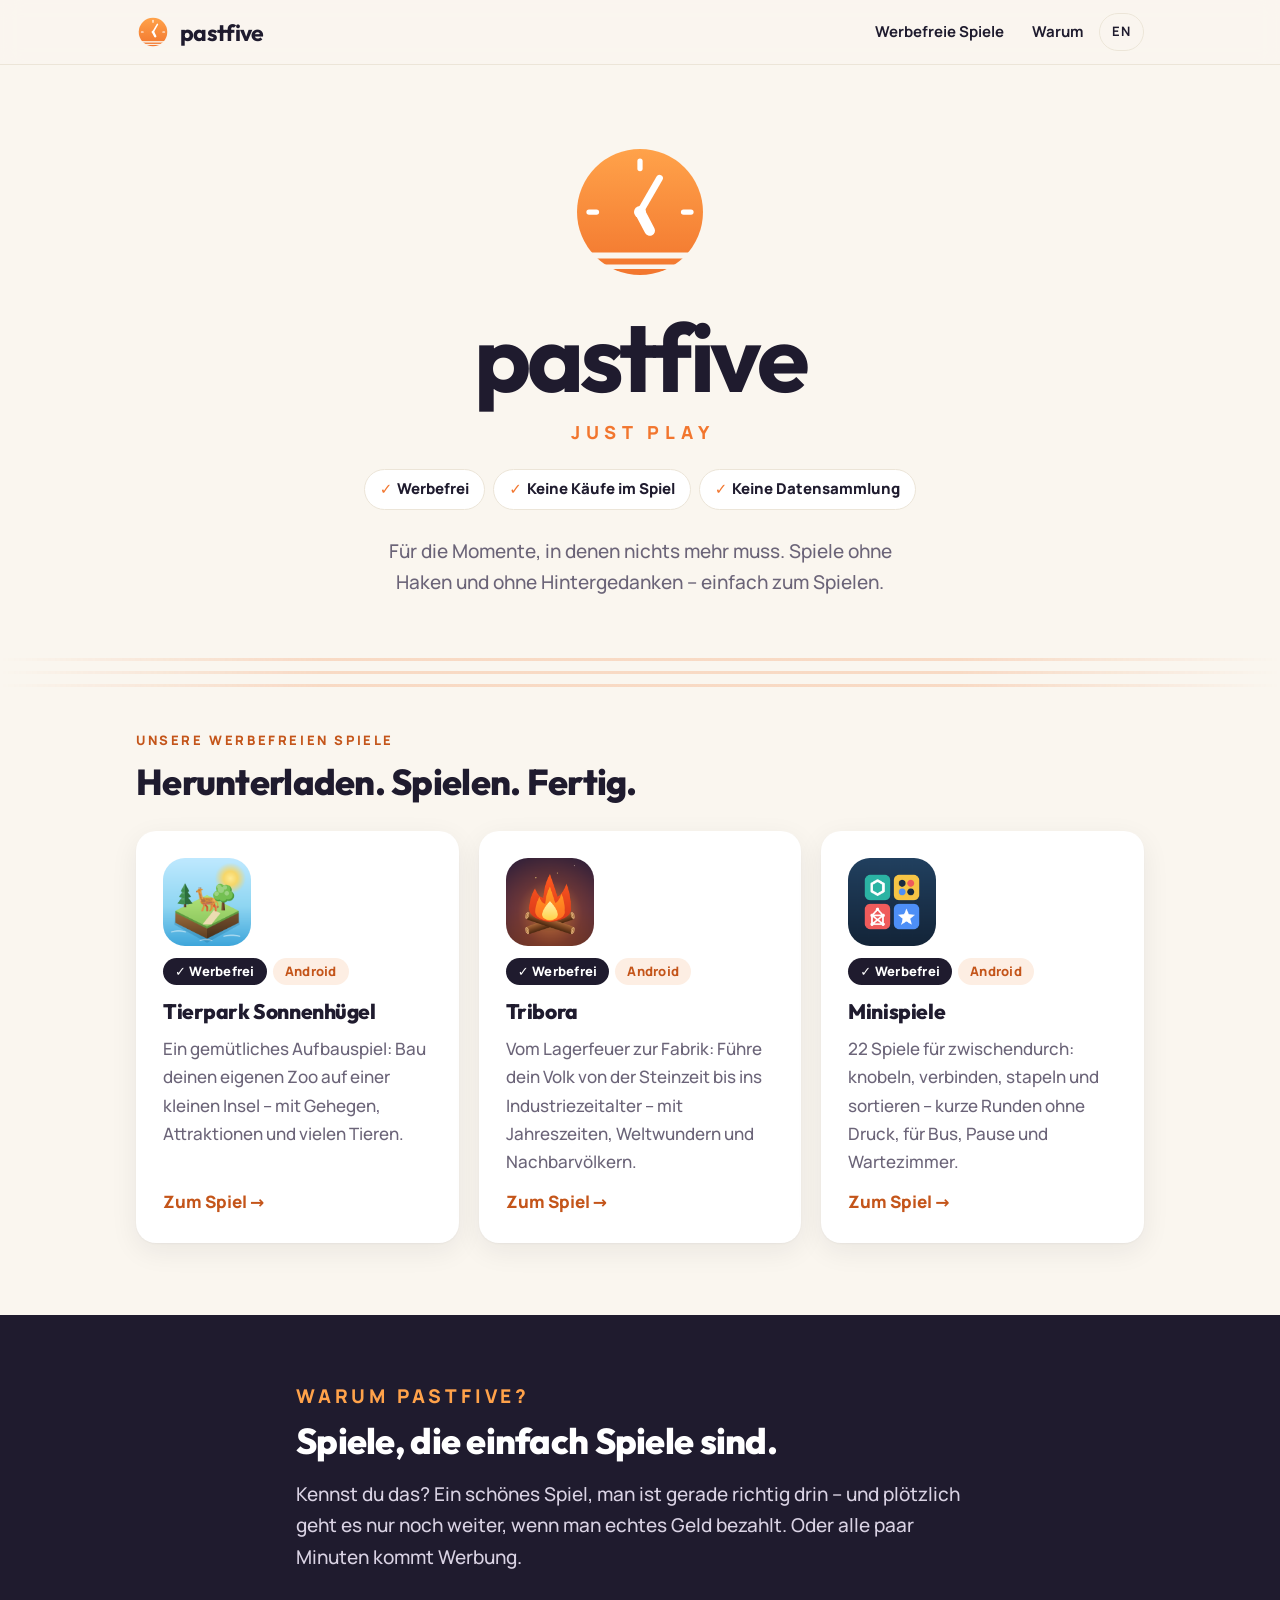
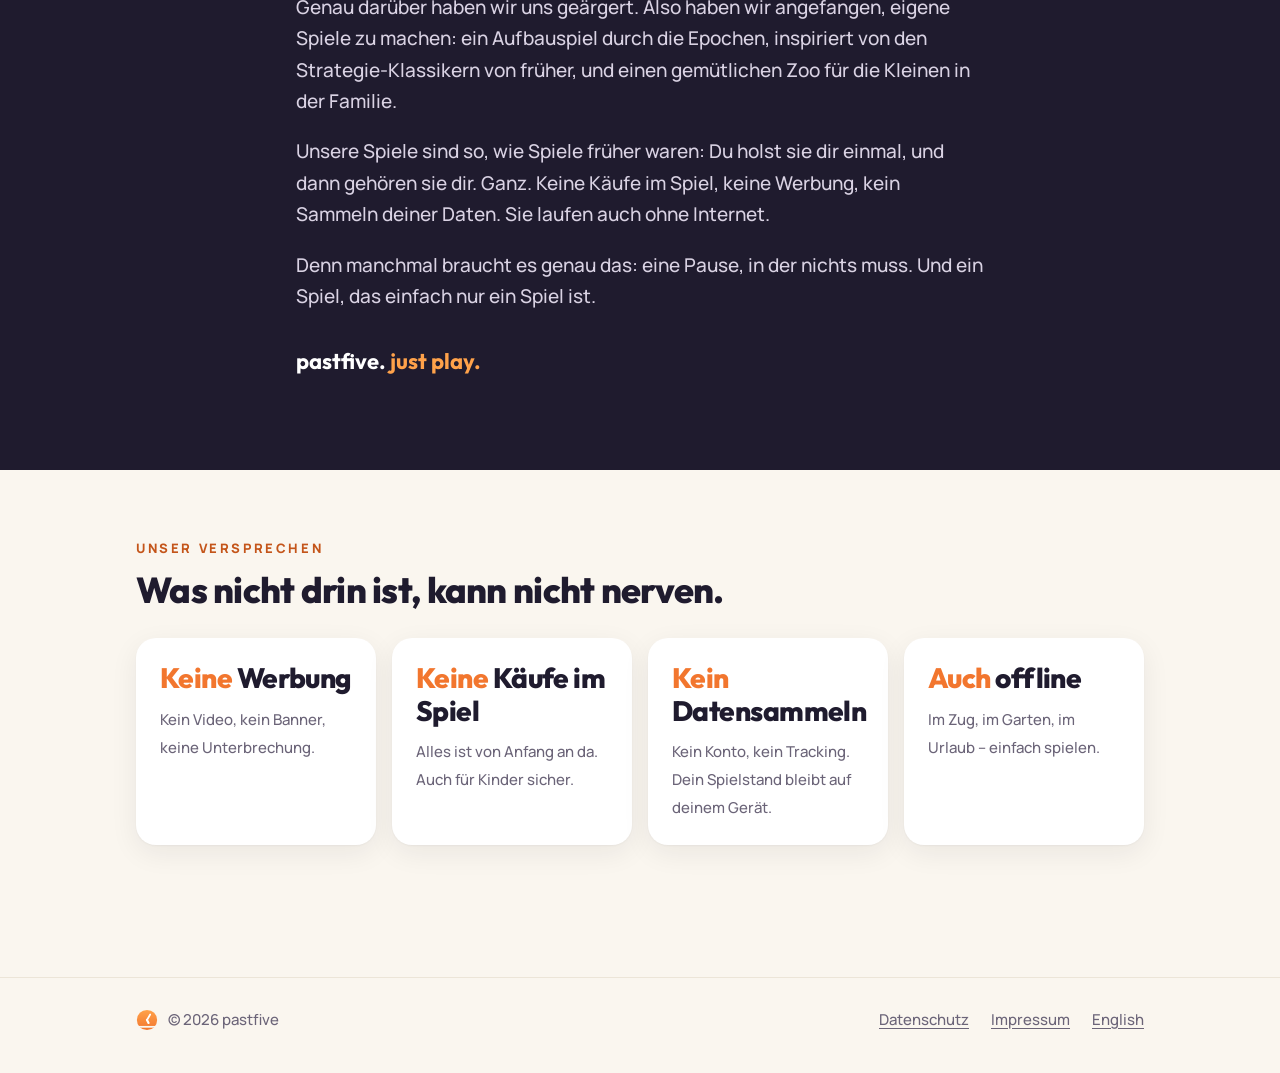
==== commit a3e2aa45: "Minispiele 1.2: 22 Spiele, Farbflut und Kugelsturz auf der Spielseite Co-Authored-By: Claude Opus 5." ====
--- a/index.html
+++ b/index.html
@@ -53,7 +53,7 @@
           <img class="icon" src="assets/minispiele/icon.png" alt="">
           <span class="chips"><span class="chip ok">✓ Werbefrei</span><span class="chip">Android</span></span>
           <h3>Minispiele</h3>
-          <p>20 Spiele für zwischendurch: knobeln, verbinden, stapeln und sortieren – kurze Runden ohne Druck, für Bus, Pause und Wartezimmer.</p>
+          <p>22 Spiele für zwischendurch: knobeln, verbinden, stapeln und sortieren – kurze Runden ohne Druck, für Bus, Pause und Wartezimmer.</p>
           <span class="more">Zum Spiel →</span>
         </a>
       </div>
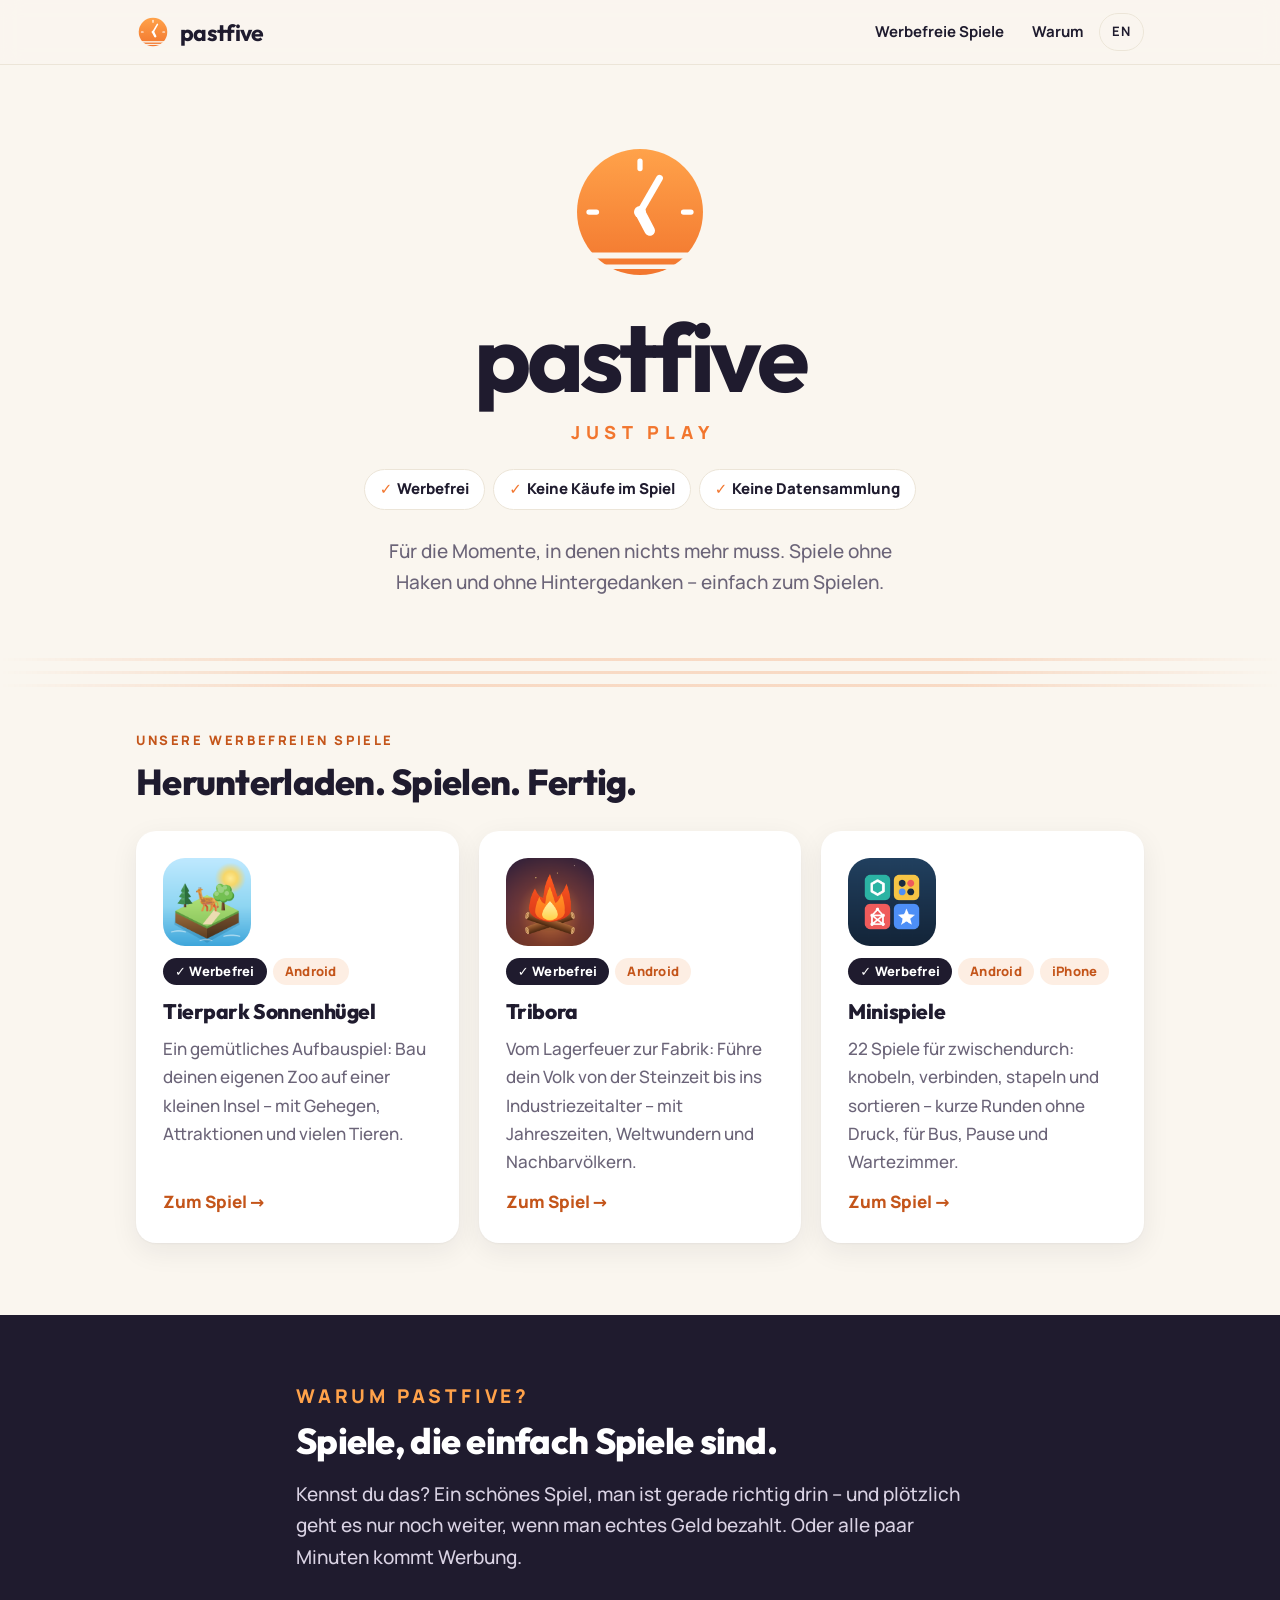
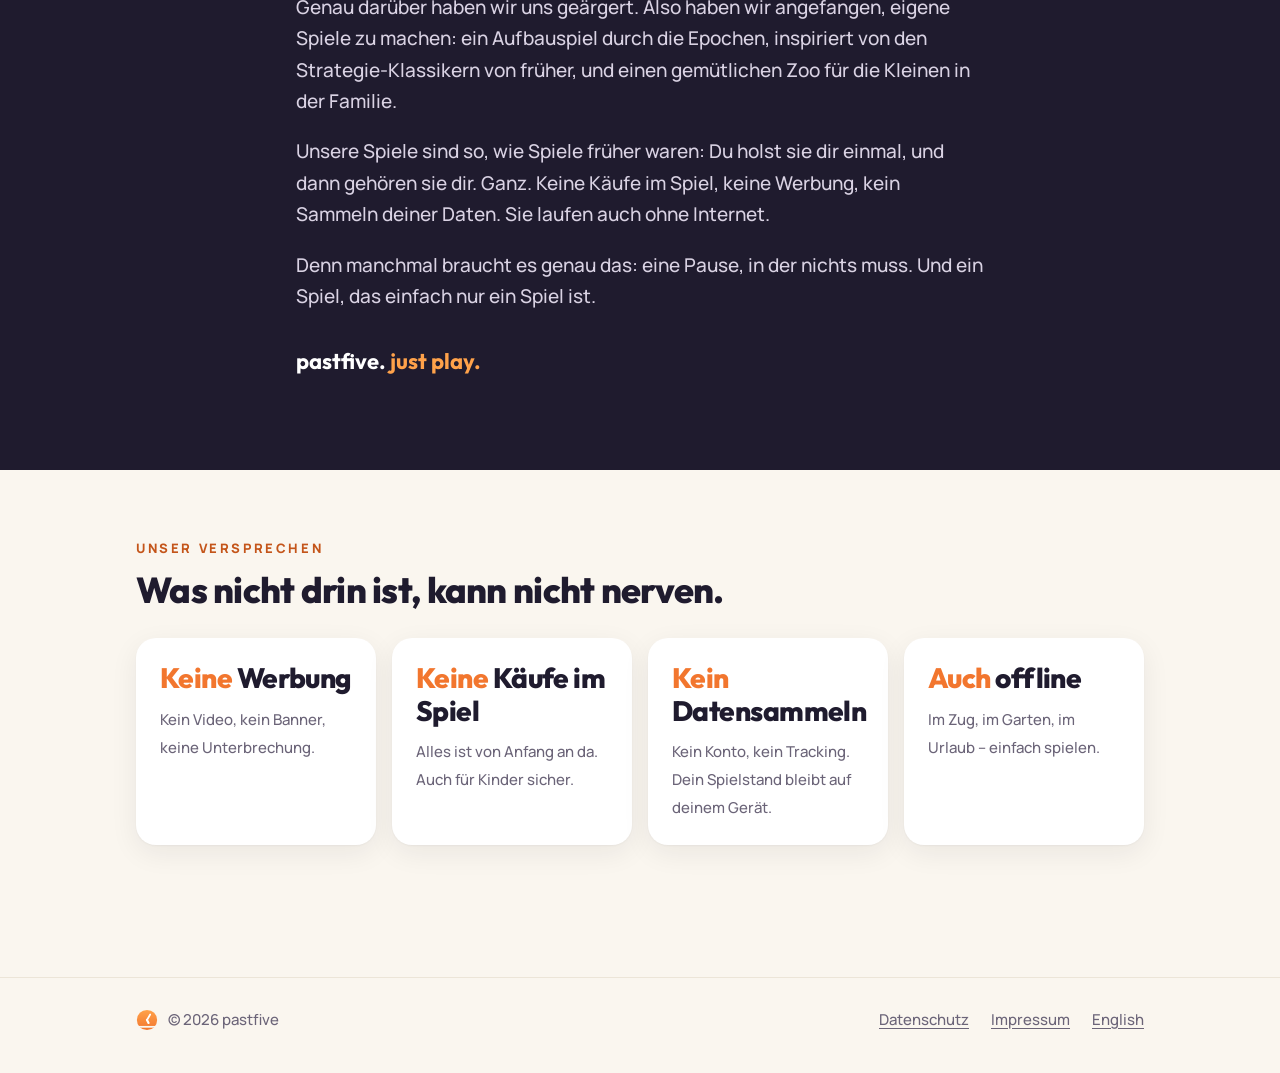
==== commit 1e5c0129: "Minispiele: „Am iPhone spielen“ auf der Spielseite, Etikett und Datenschutz ergänzt - Spielseite DE/" ====
--- a/index.html
+++ b/index.html
@@ -51,7 +51,7 @@
         </a>
         <a class="card" href="minispiele/">
           <img class="icon" src="assets/minispiele/icon.png" alt="">
-          <span class="chips"><span class="chip ok">✓ Werbefrei</span><span class="chip">Android</span></span>
+          <span class="chips"><span class="chip ok">✓ Werbefrei</span><span class="chip">Android</span><span class="chip">iPhone</span></span>
           <h3>Minispiele</h3>
           <p>22 Spiele für zwischendurch: knobeln, verbinden, stapeln und sortieren – kurze Runden ohne Druck, für Bus, Pause und Wartezimmer.</p>
           <span class="more">Zum Spiel →</span>
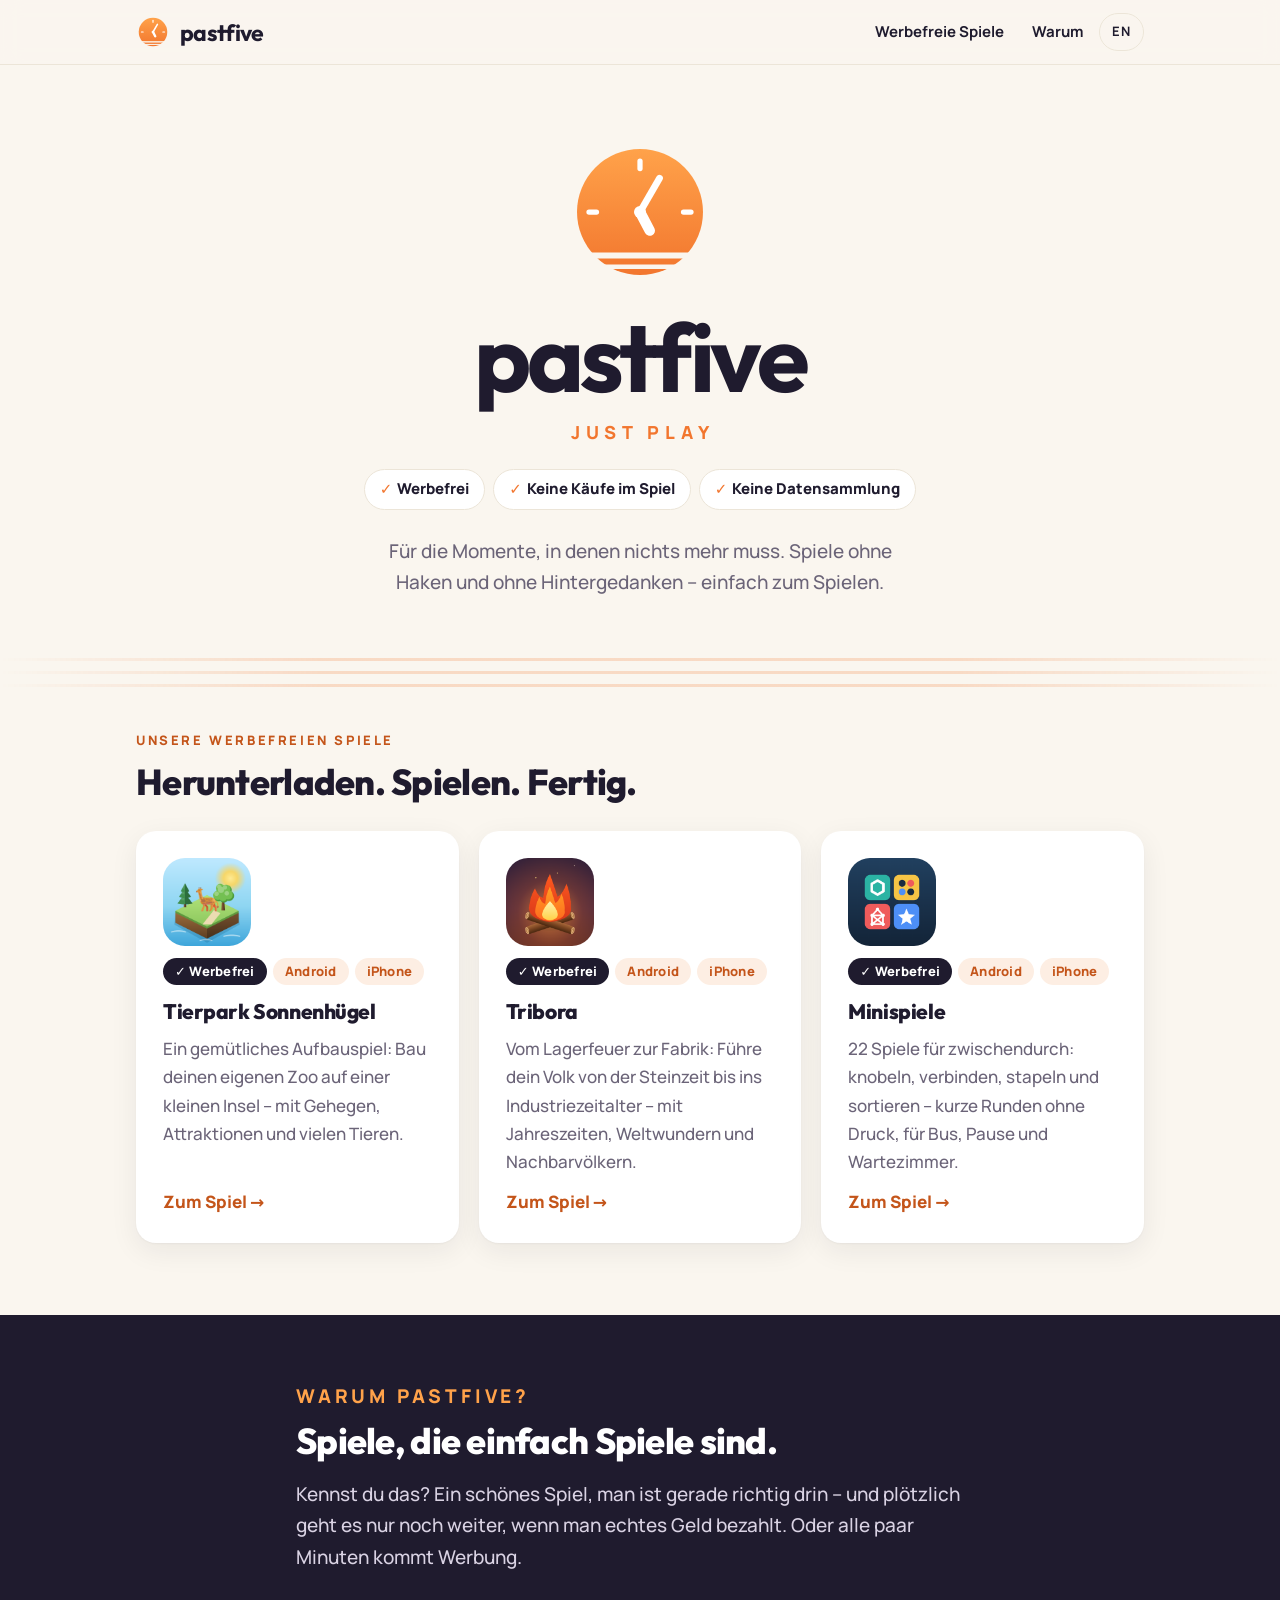
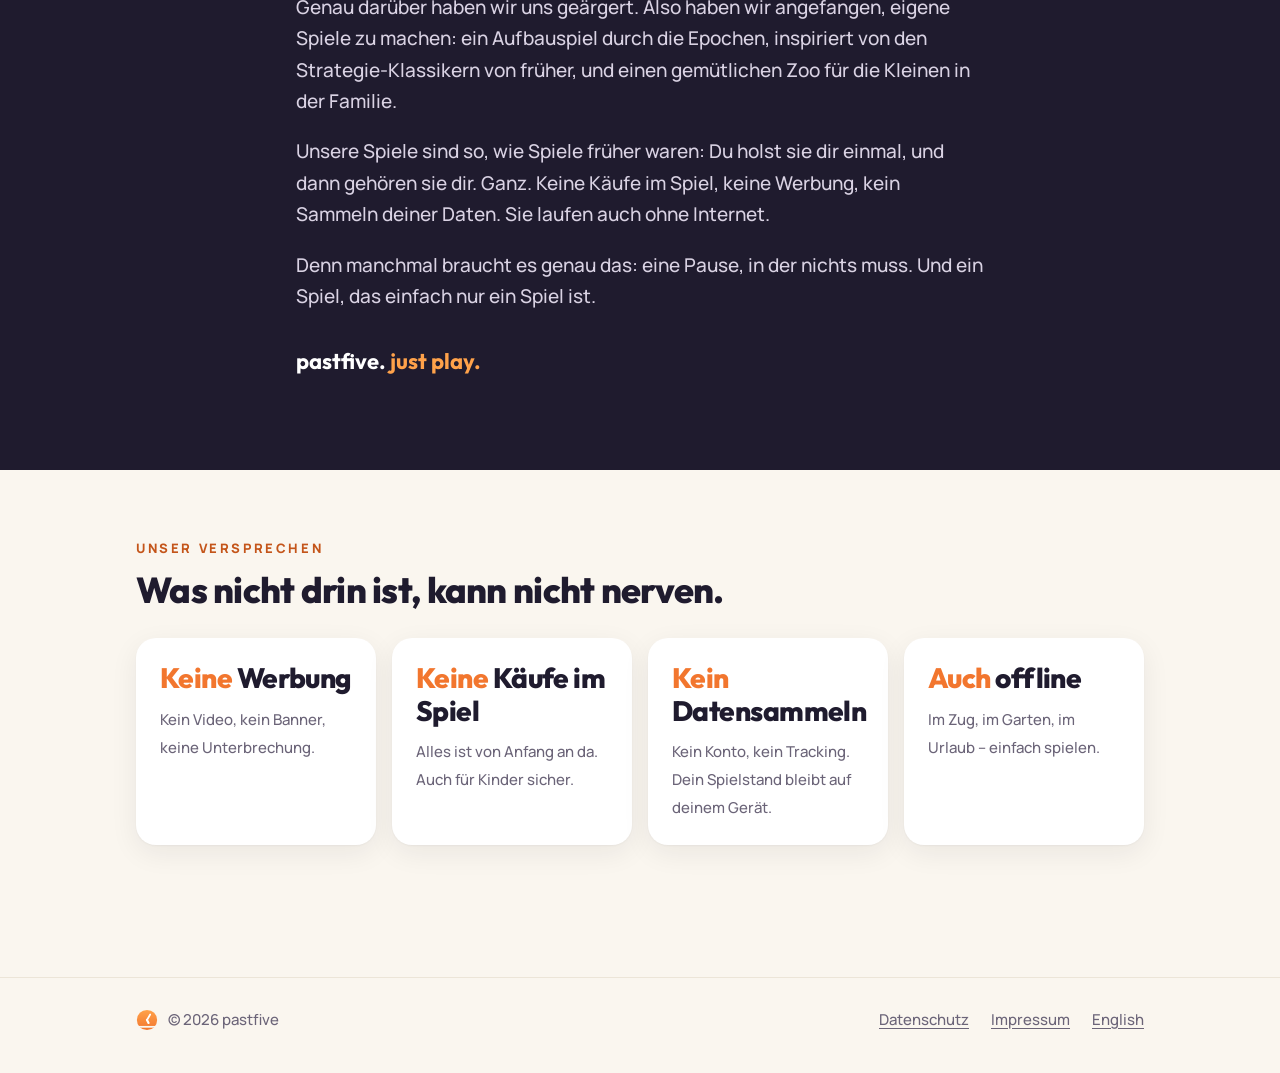
==== commit 9d662963: "Tierpark und Tribora: „Am iPhone spielen“ auf der Website, Etikett und Datenschutz ergänzt - Spielse" ====
--- a/index.html
+++ b/index.html
@@ -37,14 +37,14 @@
       <div class="cards">
         <a class="card" href="tierpark/">
           <img class="icon" src="assets/tierpark/icon.png" alt="">
-          <span class="chips"><span class="chip ok">✓ Werbefrei</span><span class="chip">Android</span></span>
+          <span class="chips"><span class="chip ok">✓ Werbefrei</span><span class="chip">Android</span><span class="chip">iPhone</span></span>
           <h3>Tierpark Sonnenhügel</h3>
           <p>Ein gemütliches Aufbauspiel: Bau deinen eigenen Zoo auf einer kleinen Insel – mit Gehegen, Attraktionen und vielen Tieren.</p>
           <span class="more">Zum Spiel →</span>
         </a>
         <a class="card" href="tribora/">
           <img class="icon" src="assets/tribora/icon.png" alt="">
-          <span class="chips"><span class="chip ok">✓ Werbefrei</span><span class="chip">Android</span></span>
+          <span class="chips"><span class="chip ok">✓ Werbefrei</span><span class="chip">Android</span><span class="chip">iPhone</span></span>
           <h3>Tribora</h3>
           <p>Vom Lagerfeuer zur Fabrik: Führe dein Volk von der Steinzeit bis ins Industriezeitalter – mit Jahreszeiten, Weltwundern und Nachbarvölkern.</p>
           <span class="more">Zum Spiel →</span>
